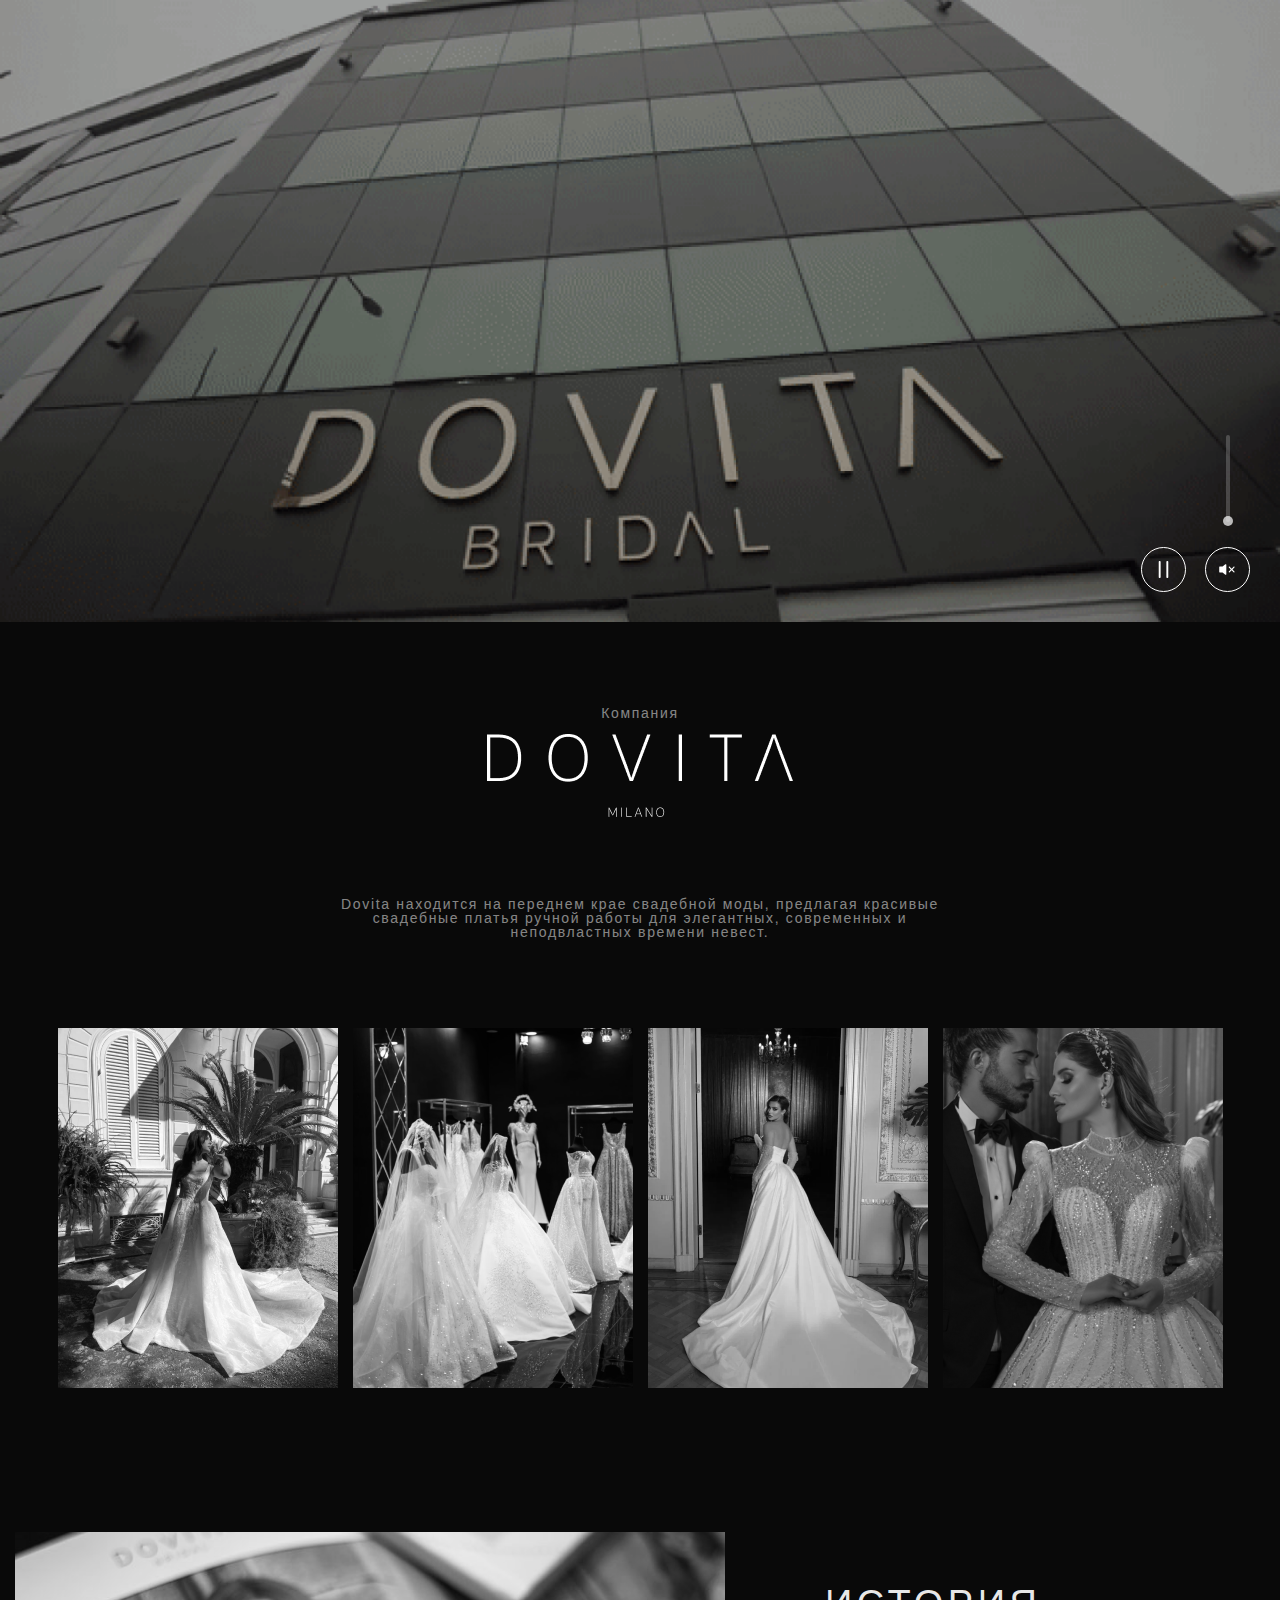
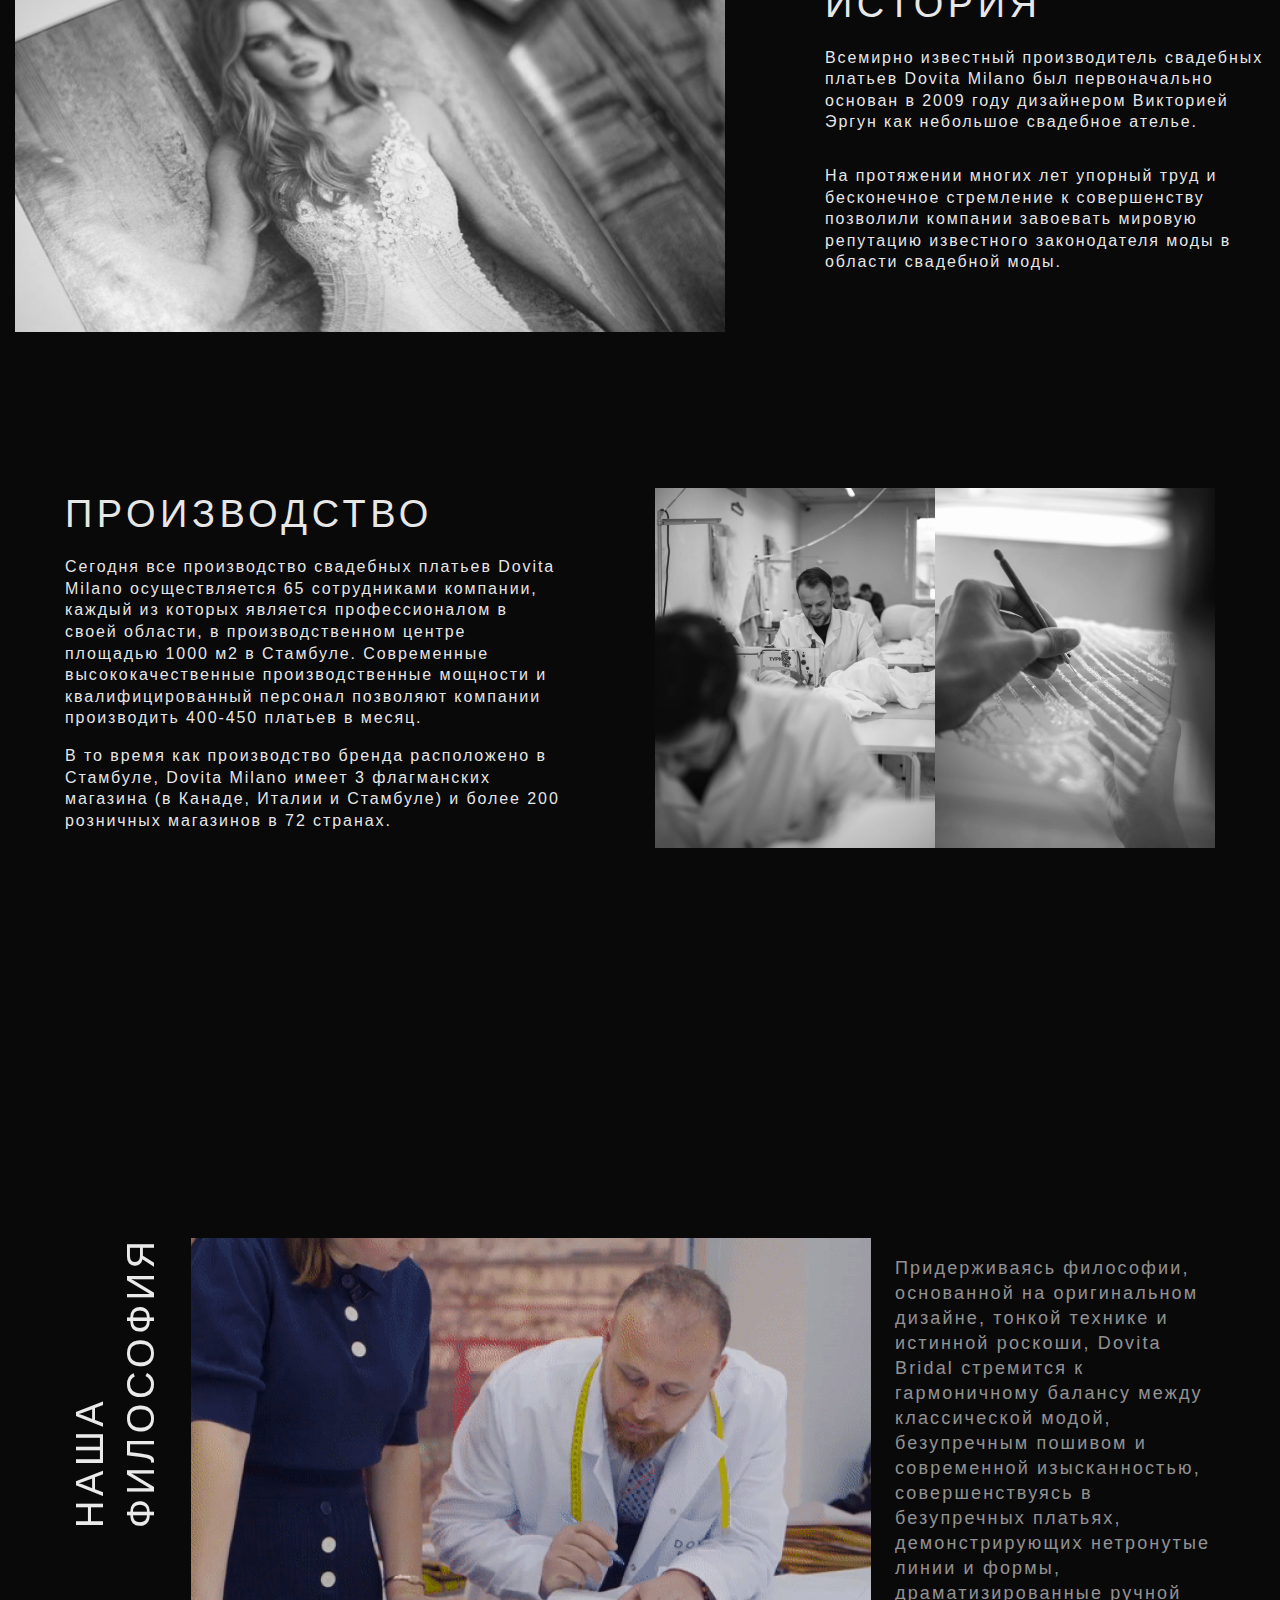
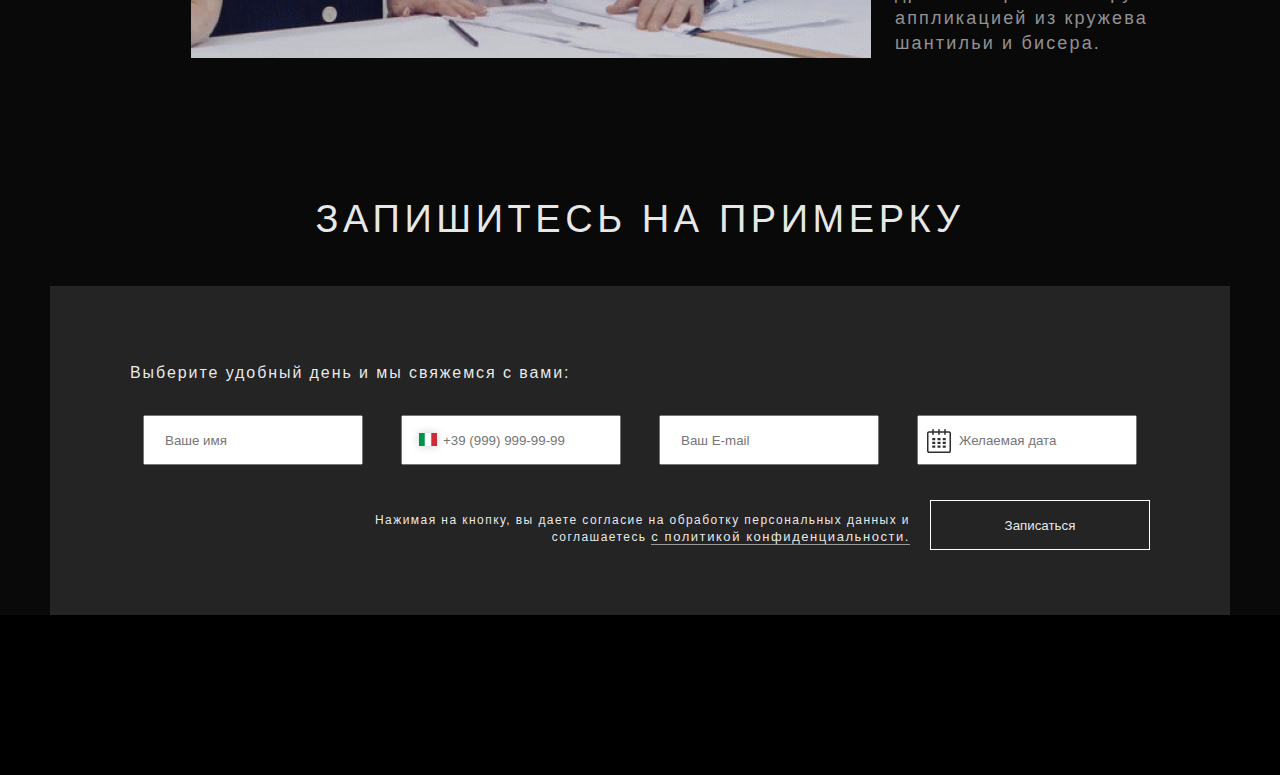
==== aboutBrend.html @ 60a3096f "Первый коммит" ====
<!DOCTYPE html>
<html lang="en">

<head>
    <meta charset="UTF-8">
    <meta http-equiv="X-UA-Compatible" content="IE=edge">
    <meta name="viewport" content="width=device-width, initial-scale=1.0">
    <link rel="stylesheet" href="css/style.css">
    <link rel="preconnect" href="https://fonts.googleapis.com">
    <link rel="preconnect" href="https://fonts.gstatic.com" crossorigin>
    <link href="https://fonts.googleapis.com/css2?family=Montserrat:wght@100&family=Supermercado+One&display=swap"
        rel="stylesheet">
    <link rel="preconnect" href="https://fonts.googleapis.com">
    <link rel="preconnect" href="https://fonts.gstatic.com" crossorigin>
    <link href="https://fonts.googleapis.com/css2?family=Montserrat:wght@100&family=Supermercado+One&display=swap"
        rel="stylesheet">
    <link rel="preconnect" href="https://fonts.googleapis.com">
    <link rel="preconnect" href="https://fonts.gstatic.com" crossorigin>
    <link href="https://fonts.googleapis.com/css2?family=Montserrat:wght@100&family=Supermercado+One&display=swap"
        rel="stylesheet">
    <link rel="preconnect" href="https://fonts.googleapis.com">
    <link rel="preconnect" href="https://fonts.gstatic.com" crossorigin>
    <link href="https://fonts.googleapis.com/css2?family=Montserrat:wght@100&family=Supermercado+One&display=swap"
        rel="stylesheet">
    <title>Document</title>

</head>

<body>
    <div class="container">
        <!-- <div class="headerTop">
            <div class="headerTopNav">
                <div>
                    <div class="eng"><a class="engA" href="">ENG</a></div>
                    <div class="ita"><a class="itaA" href="">ITA</a></div>
                </div>
                <div class="enroll">
                    <div><a class="enrollA" href="forma.html">записаться на примерку</a></div>
                </div>
            </div>
        </div>

        <div class="headerBottom">
            <div class="headerBottomInner">
                <div class="logo">
                    <a href="index.html"><img src="images//logo.svg" alt="img"></a>
                </div>
                <div class="navMenu">
                    <a class="nav" href="collectionHideFilter.html">Коллекции</a>
                    <a class="nav" href="">Свадебные платья</a>
                    <a class="nav" href="aboutBrend.html">О бренде</a>
                    <a class="nav" href="blog.html">Блог</a>
                    <a class="nav" href="trunkShow.html">Trunk show</a>
                    <a class="nav" href="shops.html">Магазины</a>
                    <a class="nav" href="contacts.html">Контакты</a>
                    <a class="nav icon" href=""><img src="images/image 2 (Traced).svg" alt="img"></a>
                    <a class="nav icon" href=""><img src="images/image 3 (Traced).svg"></a>
                    <a class="nav icon" href=""><img src="images/image 10 (Traced).svg" alt="img"></a>
                </div>
            </div>
        </div> -->

        <div class="inner">
            <video class="videoPoster" poster="images/Rectangle 183.png">
                <source src="" type='video/ogg; codecs="theora, vorbis"'>
                <source src="" type='video/mp4; codecs="avc1.42E01E, mp4a.40.2"'>
                <source src="" type='video/webm; codecs="vp8, vorbis"'>
                Тег video не поддерживается вашим браузером.
                <a href="">Скачайте видео</a>.
            </video>

            <div class="control">
                <div class="controlElips">
                    <img class="retangelEllips" src="images/Rectangle 180.svg" alt="img">
                    <img class="ellipse" src="images/Ellipse 7.svg" alt="img">
                </div>
                <div class="pause">
                    <img src="images/pause.svg" alt="img">
                    <img class="volume" src="images/volume.svg" alt="img">
                </div>
            </div>
        </div>

        <div>
            <p class="company">Компания</p>
            <div class="layer">
                <img src="images/Layer 1.png" alt="">
            </div>
            <div class="companiDiv">
                <p class="company">Dovita находится на переднем крае свадебной моды, предлагая красивые свадебные платья
                    ручной работы для элегантных, современных и неподвластных времени невест.</p>
            </div>
            <div class="companyImg">
                <div>
                    <img src="images/Rectangle 184.png" alt="img">
                </div>
                <div>
                    <img src="images/Rectangle 186.png" alt="img">
                </div>
                <div>
                    <img src="images/Rectangle 190.png" alt="img">
                </div>
                <div>
                    <img src="images/Rectangle 191.png" alt="img">
                </div>
            </div>
        </div>
        <div class="histori">
            <div>
                <img src="images/Rectangle 187.png" alt="img">
            </div>
            <div class="historiText">
                <h2>История</h2>
                <p>Всемирно известный производитель свадебных платьев Dovita Milano был первоначально основан в 2009
                    году дизайнером Викторией Эргун как небольшое свадебное ателье.</p>
                <p> На протяжении многих лет упорный труд и бесконечное стремление к совершенству позволили компании
                    завоевать мировую репутацию известного законодателя моды в области свадебной моды.</p>
            </div>
        </div>
        
        <div class="production">
            <div class="productionText">
                <h2>производство</h2>
                <p>Сегодня все производство свадебных платьев Dovita Milano осуществляется 65 сотрудниками компании,
                    каждый из которых является профессионалом в своей области, в производственном центре площадью 1000
                    м2 в Стамбуле. Современные высококачественные производственные мощности и квалифицированный персонал
                    позволяют компании производить 400-450 платьев в месяц.</p>

                <p> В то время как производство бренда расположено в Стамбуле, Dovita Milano имеет 3 флагманских
                    магазина (в Канаде, Италии и Стамбуле) и более 200 розничных магазинов в 72 странах.</p>
            </div>
            <div class="productionImg">
                <img src="images/Rectangle 192.png" alt="img">
                <img src="images/Rectangle 189.png" alt="img">
            </div>
        </div>


        <!--! <div class="designer">
            <div class="disigner1">
                <div class="designerImage">
                    <img width="100%" src="images/disainer.png" alt="img">
                </div>
                <div class="designerHeader">
                    <h2>Дизайнер коллекций</h2>
                </div>
                <div class="designerArrowLeft">
                    <img src="images/image 8 (Traced).svg" alt="img">
                </div>
                <div class="designerArrowRight">
                    <img src="images/image 8 (Traced).svg" alt="img">
                </div>
                <div class="designerInner">
                    <p>Мы знаем, что когда мы создаем платье, мы не просто создаем что-то для ношения. Мы создаем саму
                        магию.</p>
                </div>
                <div class="victoria">
                    <img src="images/Victoria.svg" alt="img">
                </div>
                <div class="designerInner1">
                    <p> По словам нашего всемирно известного свадебного дизайнера Виктории, наши платья поистине
                        волшебны. Ее удивительные дизайны воплотили в жизнь мечты миллионов невест по всему миру.</p>
                </div>
            </div>
        </div> -->


        <div class="philosopy">
            <div class="philosopyVertical">
                <h2>наша
                    философия</h2>
            </div>
            <div class="philosopyImg">
                <img src="images/Rectangle 188.png" alt="">
            </div>
            <div class="philosopyText">
                <p>Придерживаясь философии, основанной на оригинальном дизайне, тонкой технике и истинной роскоши,
                    Dovita Bridal стремится к гармоничному балансу между классической модой, безупречным пошивом и
                    современной изысканностью, совершенствуясь в безупречных платьях, демонстрирующих нетронутые линии и
                    формы, драматизированные ручной аппликацией из кружева шантильи и бисера.</p>
            </div>
        </div>

        <div class="signUp">
            <h2>ЗАПИШИТЕСЬ НА ПРИМЕРКУ</h2>
        </div>
        <div class="signUpForm">
            <div class="signUpBlok">
                <p>Выберите удобный день и мы свяжемся с вами:</p>
                <form action="">
                    <div class="signApFlex">
                        <input type="name" placeholder="Ваше имя">
                        <div class="inputFlagR">
                            <input type="" class='email' placeholder="+39 (999) 999-99-99">
                            <div class="inputFlagA">
                                <img src="images/Rectangle 169.svg" alt="">
                            </div>
                        </div>
                        <input type="email" placeholder="Ваш E-mail">
                        <div class="inputCalendarR">
                            <input type="text" class='text' placeholder="Желаемая дата">
                            <div class="inputCalendarA">
                                <img src="images/fontisto_date.svg" alt="">
                            </div>
                        </div>
                    </div>
                    <div class="signApFlexEnd">
                        <div class="politic">
                            <p>Нажимая на кнопку, вы даете согласие на обработку персональных данных и соглашаетесь <a
                                    href="">с политикой конфиденциальности.</a> </p>
                        </div>
                        <div class="button"><button>Записаться</button></div>
                    </div>
                </form>
            </div>
        </div>
<!-- 
        <div class="signUp">
            <h2>последние новости</h2>
        </div>
        <div class="news">
            <div class="newsblok">
                <a href="">
                    <div>
                        <img src="images/Rectangle172.png" alt="img">
                    </div>
                    <h2>Milano Fashion Week</h2>
                    <p>Milano Fashion Week Runway show of the latest Dovita Milano collections in the very heart of
                        Italian fashion September 23, 2022 18:00 Palazzo Serbelloni Milano +39 335...</p>
                    <p class="data">February 24, 2021</p>
                </a>
            </div>
            <div class="newsblok">
                <a href="">
                    <div>
                        <img src="images/Rectangle174.png" alt="img">
                    </div>
                    <h2>Dovita Milano Bridal Shows Spring 2022</h2>
                    <p>Dovita moves to Milan Breaking news! We are happy to announce one of Dovita's major plans for
                        this year! In...</p>
                    <p class="data">February 14, 2022</p>
                </a>
            </div>
            <div class="newsblok">
                <a href="">
                    <div>
                        <img src="images/Rectangle173.png" alt="img">
                    </div>
                    <h2>Mermaid wedding dresses by Dovita Milano</h2>
                    <p>Launching today, Dovita Bridal takes her brides on a journey to magical Tel Aviv where a storia
                        d’amor transpired. Emma Couture brings a vibrancy and poetic elegance unlike...</p>
                    <p class="data">September 15, 2020</p>
                </a>
            </div>
        </div>
        <div class="allCollections">
            <div class="allCollectionsBottom"><a href="">Больше новостей</a></div>
            <img src="images/Vector.svg" alt="img">
        </div>

        <div class="dovita">
            <div class="dovitaInner">
                <div class="dovitaText">
                    <div>
                        <h2>ПОДПИСЫВАЙТЕСЬ НА НАШ INSTAGRAM</h2>
                    </div>
                    <div class="dovitaTextP">
                        <p>@dovita</p>
                        <p>В нашем инстаграме вы можете найти больше фото, видео и новостей.</p>
                    </div>
                    <div class="dovitaTextA">
                        <a href="">Перейти в инстаграм</a>
                    </div>
                </div>
                <div class="dovitaimg">
                    <div>
                        <img src="images/Rectangle176.png" alt="img">
                    </div>
                    <div>
                        <img src="images/Rectangle175.png" alt="img">
                    </div>
                    <div>
                        <img src="images/Rectangle177.png" alt="img">
                    </div>
                    <div>
                        <img src="images/Rectangle178.png" alt="img">
                    </div>
                </div>
            </div>
        </div>

        <div class="footer">
            <div class="footerInner">
                <div class="footerInnerBlok1">
                    <h3>dovita</h3>
                    <a href="">О бренде</a>
                    <a href="">Блог</a>
                    <a href="">Аксессуары</a>
                    <a href="">Магазины</a>
                    <a href="">Контакты</a>
                </div>
                <div class="footerInnerBlok">
                    <h3>Коллекции</h3>
                    <a href="">Dovita premium</a>
                    <a href="">Dovita couture</a>
                    <a href="">Dovita in white</a>
                    <a href="">Dovita kids</a>
                </div>
                <div class="footerInnerBlok">
                    <h3>поддержка</h3>
                    <a href="">Вопрос ответ</a>
                    <a href="">Доставка и оплата</a>
                    <a href="">Стать партнёром</a>
                </div>
                <div class="footerInnerBlok4">
                    <h3>Подписка</h3>
                    <form action="">
                        <div class="footerFlex">
                            <div class="inputEmailR">
                                <input type="email" placeholder="E-mail">
                                <div class="inputEmailA">
                                    <img src="images/ic_baseline-email.svg" alt="">
                                </div>
                            </div>
                            <div class="footerButton"><button>Отправить</button></div>
                        </div>
                    </form>

                    <p class="reive">Получайте уведомления о новых товарах и скидках. </p>
                    <div class="socIcon">
                        <p>Следите за нами:</p>
                        <a href=""><img src="images/Vectorf.svg" alt="img"></a>
                        <a href=""><img src="images/Vectori.svg" alt="img"></a>
                        <a href=""><img src="images/Vectory.svg" alt="img"></a>
                        <a href=""><img src="images/Vectorp.svg" alt="img"></a>
                    </div>

                </div>

            </div>

        </div> -->

    </div>
</body>

</html>
---- css/style.css ----
body,
h2,
h4,
h3 {
  margin: 0;
}

body {
  background-color: #000;
}

*,
*:after,
*:before {
  box-sizing: border-box;
}

.navMenu {
  display: flex;
  align-items: center;
  padding-top: 18px;
}

video {
  width: 100%;
}

a {
  text-decoration: none;
  font-family: "Roboto", sans-serif;
  font-weight: 400;
  font-size: 13px;
  line-height: 135%;
  letter-spacing: 0.12em;
  color: rgba(255, 255, 255, 0.918);
}

input:focus {
  outline: none;
}

.container {
  max-width: 1440px;
  margin: 0 auto;
  background-color: #090909;
}

.headerTop {
  max-width: 1180px;
  height: 30px;
  margin: 0 auto;
}

.headerTopNav {
  display: flex;
  justify-content: space-between;
}

.headerTopNav div {
  display: flex;
}

.ita,
.eng {
  display: flex;
  height: 30px;
  width: 60px;
  align-items: center;
  justify-content: center;
  background-color: #ffffff;
  border-right: 1px solid #ffffff;
}

.headerTopNav div a {
  font-family: "Manrope", sans-serif;
  font-size: 14px;
  font-weight: 300;
  text-transform: uppercase;
}

.engA,
.enrollA {
  color: #242424;
  letter-spacing: 1.6px;
}

.ita {
  background-color: #242424;
}

.itaA {
  color: #ffffff;
  letter-spacing: 1.6px;
}

.enroll {
  align-items: center;
  justify-content: center;
  width: 280px;
  height: 30px;
  background-color: #ffffff;
  border: 1px solid #ffffff;
}

.headerBottom {
  width: 100%;
  height: 70px;
  background-color: #fafafa;
  box-shadow: 0px 4px 20px -10px rgb(0 0 0 / 25%);
}

.headerBottomInner {
  margin: 0 auto;
  max-width: 1180px;
  height: 100%;
  display: flex;
  justify-content: space-between;
  align-items: center;
  padding-bottom: 15px;
}

.nav {
  margin-left: 35px;
  font-size: Manrope;
  color: #242424;
  letter-spacing: 0.8px;
}

.logo {
  padding-top: 30px;
}

.inner {
  position: relative;
  object-fit: cover;
  width: 100%;
  max-width: 1440px;
  height: auto;
}

.videoPoster {
  max-width: 100%;
}

.innerText {
  max-width: 422px;
  position: absolute;
  bottom: 120px;
  left: 170px;
}

.innerText-wrap {
  display: none;
}

h3 {
  font-family: "Cormorant Garamond", sans-serif;
  text-transform: uppercase;
  font-size: 20px;
  font-weight: 400;
  letter-spacing: 0.12em;
  color: rgba(255, 255, 255, 0.815);
}

h2 {
  font-family: "Cormorant Garamond", sans-serif;
  text-transform: uppercase;
  font-size: 38px;
  font-weight: 400;
  line-height: 51.3px;
  letter-spacing: 0.12em;
  color: rgba(255, 255, 255, 0.918);
}

p {
  font-family: "Manrope", sans-serif;
  font-size: 16px;
  letter-spacing: 0.12em;
  font-weight: 300;
  line-height: 135%;
  letter-spacing: 0.12em;
  color: rgba(255, 255, 255, 0.918);
}

.known {
  width: 230px;
  border: 1px solid rgba(255, 255, 255, 0.918);
  padding: 10px;
  text-align: center;
}

.knownA {
  font-family: "Manrope", sans-serif;
  font-size: 13px;
  font-weight: 400;
  line-height: 135%;
  letter-spacing: 0.12em;
  color: rgba(255, 255, 255, 0.918);
}

.control {
  position: absolute;
  bottom: 30px;
  right: 30px;
}

.rectangle18 {
  width: 100%;
  max-width: 1440px;
}

.volume {
  margin-left: 15px;
}

.ellipse {
  position: absolute;
  bottom: 0px;
  left: 50%;
  transform: translateX(-50%);
}

.controlElips {
  position: absolute;
  bottom: 70px;
  right: 20px;
}

.slider {
  position: absolute;
  bottom: 40px;
  right: 50%;
  transform: translateX(50%);
}

.slaiderItem {
  margin-right: 8px;
}

.CollectionsDiv {
  width: 100%;
  height: 213px;
  text-align: center;
  background-color: #090909;
}

.Collections {
  padding-top: 140px;
}

.Collectionsiner {
  display: flex;
  justify-content: space-between;
  width: 100%;
  height: 400px;
  background-color: #242424;
  overflow-y: hidden;
  overflow-x: auto;
}

.Collectionsiner div h4 {
  font-family: "Manrope", sans-serif;
  font-size: 24px;
  writing-mode: vertical-rl;
  transform: rotate(-180deg);
  line-height: 24px;
  letter-spacing: 0.12em;
  text-transform: uppercase;
  font-weight: 300;
  color: rgba(255, 255, 255, 0.918);
}

.Collectionsiner div {
  display: flex;
  width: 200px;
  border: 1px solid #5f5f5f27;
  flex-shrink: 0;
}

.Collectionsinerright,
.Collectionsinerleft {
  width: 140px;
}

.Galaxy,
.italia,
.ootail {
  align-items: flex-start;
}

.italia,
.ootail {
  justify-content: flex-start;
}

.italia h4 {
  color: #242424 !important;
}

.allCollections {
  width: 100%;
  height: 150px;
  background-color: #090909;
}

.allCollections {
  display: flex;
  justify-content: flex-end;
  align-items: flex-start;
}

.allCollectionsBottom {
  width: 136px;
  height: 22px;
  margin-top: 30px;
}

.allCollections img {
  margin-top: 36px;
  margin-right: 130px;
}

.designer {
  position: relative;
  width: 100%;
  height: 540px;
  background-color: #181818;
}

.designer-wrap {
  display: flex;
  align-items: flex-start;
  justify-content: space-between;
  max-width: 1200px;
  margin: 0 auto;
  padding-top: 100px;
  padding: 120px 20px 0;
}

.designerImage {
  width: 480px;
  height: 600px;
}

.designer-inner {
  position: relative;
  display: flex;
  flex-direction: column;
  align-content: baseline;
  padding: 50px 25px 0;
}

.designerHeader {
  position: relative;
  left: -25px;
  max-width: 419px;
  margin-bottom: 60px;
}

.designerArrowLeft {
  position: absolute;
  left: -25px;
  bottom: 30px;
  opacity: 0.2;
}

.designerArrowRight {
  position: absolute;
  opacity: 0.2;
  right: -25px;
  bottom: -40px;
  transform: rotate(-180deg);
}

.designerInner {
  position: relative;
  max-width: 450px;
  height: 72px;
  margin-bottom: 70px;
}

.designerInner p {
  text-align: center;
}

.victoria {
  align-self: flex-end;
  margin-bottom: 130px;
}

.designerBottom {
  max-width: 280px;
  padding: 16px 45px;
  border: 1px solid #ffffffe7;
  text-align: center;
}

.newCollection {
  margin: auto;
  margin-top: 280px;
  max-width: 1180px;
  display: flex;
  justify-content: space-between;
  align-items: center;
}

.newCollection p:first-child {
  width: 500px;
  margin-top: 41px;
}

.newCollection p:nth-child(4) {
  width: 500px;
  margin-top: 30px;
}

.newCollection2 {
  margin: auto;
  margin-top: 30px;
  max-width: 1180px;
  display: flex;
  justify-content: space-between;
}

.newCollection3 {
  display: flex;
  justify-content: space-between;
  flex-wrap: wrap;
  margin-left: 20px;
}

.weddingDressA {
  margin: 0 auto;
  width: 570px;
  display: flex;
  justify-content: space-between;
  align-items: center;
}

.weddingDressA2 {
  margin: 0 auto;
  width: 270px;
  display: flex;
  justify-content: space-between;
  align-items: center;
}

.weddingDressBottom {
  width: 281px;
  height: 60px;
  border: 1px solid #ffffffe7;
  text-align: center;
  padding-top: 18px;
  margin: auto;
  margin-top: 112px;
  margin-bottom: 120px;
}

.signUp {
  text-align: center;
  margin-top: 120px;
  margin-bottom: 40px;
}

.button {
  width: 220px;
  height: 50px;
  background-color: none;
  border: 1px solid #ffffff;
  text-align: center;
  padding: 15px;
}

button {
  background: none;
  border: none;
  outline: inherit;
  padding: 0;
  color: rgba(255, 255, 255, 0.918);
}

.politic {
  width: 560px;
  height: 50px;
}

.politic p {
  font-size: 12px;
  margin-right: 20px;
  text-align: right;
}

.politic a {
  border-bottom: 1px solid #ffffff8a;
}

.signUpBlok {
  max-width: 1180px;
  padding: 80px;
  padding-top: 60px;
  padding-bottom: 65px;
}

.signUpForm {
  max-width: 1180px;
  min-height: 306px;
  background-color: #242424;
  margin: 0 auto;
}

.signApFlex {
  margin-top: 32px;
  margin-bottom: 35px;
  display: flex;
  justify-content: space-evenly;
  flex-wrap: wrap;
  gap: 25px;
}

.signApFlex input {
  text-align: start;
  padding-left: 20px;
}

.signApFlexEnd {
  display: flex;
  justify-content: flex-end;
}

input {
  text-align: center;
  width: 220px;
  height: 50px;
}

input:nth-child(2) {
  width: 300px;
}

.news {
  margin: 0 auto;
  max-width: 1180px;
  display: flex;
  flex-wrap: wrap;
  justify-content: space-between;
}

.newsblok {
  width: 380px;
}

.news h2 {
  margin-top: 18px;
  margin-bottom: 12px;
  font-size: 20px;
  line-height: normal;
}

.news p {
  font-size: 14px;
  color: #ffffff63;
}

.data {
  margin-top: 28px;
  font-size: 12px;
}

.dovita {
  width: 100%;
  height: 550px;
  background-color: #181818;
}

.dovitaInner {
  max-width: 1180px;
  margin: 0 auto;
  padding-top: 60px;
  margin-bottom: 77px;
}

.dovitaText {
  display: flex;
  justify-content: space-between;
  align-items: flex-end;
}

.dovitaText h2 {
  width: 400px;
  font-size: 32px;
}

.dovitaTextP {
  width: 275px;
}

.dovitaTextP p:first-child {
  font-size: 24px;
}

.dovitaTextP p:nth-child(2) {
  font-size: 12px;
}

.dovitaTextA {
  width: 220px;
  height: 50px;
  border: 1px solid #ffffffe7;
  text-align: center;
  padding-top: 12px;
}

.dovitaimg {
  display: flex;
  justify-content: space-between;
  margin-top: 40px;
}

.footer {
  width: 100%;
  height: 390px;
  background-color: #242424;
}

.footerInner {
  max-width: 1180px;
  margin: 0 auto;
  display: flex;
  justify-content: space-between;
  align-items: flex-start;
  padding-top: 60px;
  padding-bottom: 70px;
}

.footerInnerBlok {
  padding-left: 40px;
  width: 290px;
  height: 260px;
  padding-top: 50px;
  border-right: 1px solid #ffffff28;
}

.footerInnerBlok1 {
  width: 290px;
  height: 260px;
  padding-top: 50px;
  border-right: 1px solid #ffffff28;
}

.footerInnerBlok4 {
  padding-left: 40px;
  padding-top: 50px;
}

.footerInnerBlok4 p {
  font-size: 14px;
}

.footerInner h3 {
  margin-bottom: 20px;
}

.footerInner a {
  display: block;
  color: #ffffff59;
  font-size: 13px;
  margin-top: 10px;
}

.footerFlex {
  display: flex;
  justify-content: space-between;
}

.footerButton {
  width: 140px;
  height: 50px;
  border: 1px solid #ffffffe7;
  text-align: center;
  padding-top: 12px;
}

.socIcon {
  display: flex;
  width: 295px;
  justify-content: space-between;
  align-items: center;
}

.reive {
  color: #ffffffbb;
}

.socIcon p {
  color: #ffffff86;
}

.DovitaPremium {
  margin-top: 40px;
  margin-bottom: 45px;
  margin-left: 130px;
  display: flex;
  justify-content: space-between;
  align-items: center;
  width: 330px;
}

.DovitaPremium a {
  font-size: 12px;
  text-align: center;
}

.DovitaPremiumImg p {
  text-align: center;
}

.DovitaPremium img {
  height: 10px;
  width: 6px;
  opacity: 0.6;
}

.DovitaPremium a:first-child {
  opacity: 0.6;
}

.DovitaPremium a:nth-child(3) {
  opacity: 0.6;
}

.DovitaPremiumImg {
  display: flex;
  justify-content: space-between;
  max-width: 1180px;
  height: 247px;
  margin: 0 auto;
  border-bottom: 1px solid #ffffff62;
}

.DovitaPremiumImgActive {
  border: 1px solid #ffffffa4;
  padding: 5px;
  padding-bottom: 0;
}

.hideFilter {
  max-width: 1180px;
  height: 80px;
  margin: 0 auto;
  display: flex;
  justify-content: space-between;
  align-items: center;
  border-bottom: 1px solid #ffffff62;
}

.hideFilterLeft {
  width: 184px;
  display: flex;
  justify-content: space-between;
  align-items: center;
}

.hideFilterRight {
  width: 150px;
  display: flex;
  justify-content: space-between;
  align-items: center;
}

.hideFilterRight img:nth-child(2) {
  transform: rotate(90deg);
  margin-right: 25px;
}

.filterInner {
  max-width: 1180px;
  margin: 0 auto;
  display: flex;
  justify-content: space-between;
  margin-top: 20px;
}

.filterInnerRight {
  width: 880px;
  display: flex;
  justify-content: space-between;
  flex-wrap: wrap;
}

.filterInnerImage {
  position: relative;
}

.elipseHeart {
  position: absolute;
  top: 18px;
  right: 18px;
}

.weddingDress {
  display: flex;
  justify-content: space-between;
  width: 280px;
  padding-left: 5px;
  padding-right: 5px;
  margin-top: 12px;
  margin-bottom: 40px;
}

.weddingDress img {
  width: 8px;
  height: 14px;
}

.filterInnerRight h2 {
  margin: 0 auto;
  margin-top: 80px;
  margin-bottom: 23px;
}

.filterInnerRight p {
  width: 772px;
  text-align: center;
}

.signUpForm {
  margin-bottom: 160px;
}

.DovitaPremiumHide {
  margin-top: 40px;
  margin-bottom: 40px;
  margin-left: 130px;
}

.DavitaPremiumA {
  opacity: 0.6;
}

.filterInnerImgCenter {
  max-width: 1180px;
  display: flex;
  justify-content: space-between;
  flex-wrap: wrap;
}

.filterInnerImgCenter p {
  width: 772px;
  text-align: center;
  margin: 0 auto;
}

.filterInnerImgCenter h2 {
  margin: 0 auto;
  margin-top: 80px;
  margin-bottom: 23px;
}

.cardProductContainer {
  max-width: 1180px;
  margin: 0 auto;
  margin-top: 40px;
  display: flex;
  flex-direction: row;
  flex-wrap: wrap;
  justify-content: space-between;
}

.cardProductLeft {
  width: 100px;
  height: 578px;
  display: flex;
  flex-direction: column;
  justify-content: space-between;
  align-items: center;
}

.cardProductLeft div {
  margin-bottom: 40px;
}

.cardProductLeftArrow {
  margin-bottom: 28px;
  color: #000000;
}

.cardProductLeftVideo {
  position: relative;
  margin-bottom: 28px;
}

.cardProductLeftImg {
  position: absolute;
  bottom: 35px;
  left: 35px;
}

.cardProductLeftArrowBottom {
  color: #000000;
  transform: rotate(180deg);
}

.cardProductCenter {
  max-width: 450px;
}

.cardProductRight {
  max-width: 519px;
}

.cardProductRight h2 {
  max-width: 380px;
  font-size: 32px;
  font-weight: 400px;
  margin-bottom: 12px;
}

.cardProductRight h3 {
  margin-bottom: 14px;
}

.size {
  color: #ffffff67;
  margin-top: 30px;
  margin-bottom: 10px;
}

.size1 {
  font-size: 20px;
  line-height: 135%;
  letter-spacing: 0.12em;
  font-weight: 300;
  margin-left: 18px;
}

.size2 {
  border-bottom: 1px solid #ffffff73;
}

.sizeA {
  width: 241px;
  height: 60px;
  border: 1px solid #ffffffcc;
  text-align: center;
  padding-top: 18px;
  color: #ffffffe0;
  margin-top: 34px;
  margin-bottom: 10px;
  margin-right: 30px;
}

.sizeFlex {
  display: flex;
  flex-direction: row;
  align-items: center;
}

.sizeFlex img {
  margin-right: 12px;
}

.addFlex {
  display: flex;
  align-items: center;
}

.Characteristics {
  font-size: 18px;
  border-bottom: 1px solid #ffffffcc;
}

.CharacteristicsDiv {
  margin-top: 15px;
}

.olsoSall {
  margin-top: 120px;
  margin-bottom: 34px;
  text-align: center;
}

.olsoSallFlex {
  display: flex;
  flex-direction: row;
  justify-content: space-between;
  flex-wrap: wrap;
  max-width: 1180px;
  margin: 0 auto;
}

.olsoSallFlexA {
  display: flex;
  justify-content: space-between;
  width: 380px;
  padding-left: 5px;
  padding-right: 5px;
  margin-top: 12px;
  margin-bottom: 40px;
}

.olsoSallFlexA img {
  width: 8px;
  height: 14px;
}

.filterInnerCard {
  max-width: 1180px;
  margin: 0 auto;
  display: flex;
  justify-content: space-between;
  flex-wrap: wrap;
}

.sideBareBack {
  position: relative;
  opacity: 0.2;
}

.sideBar {
  position: absolute;
  width: 528px;
  height: 1322px;
  background-color: #181818;
  top: 0;
  right: 231px;
}

.sideBarCross {
  padding: 34px;
  display: flex;
  justify-content: flex-end;
}

.sideBaInnerA {
  padding-left: 40px;
  padding-bottom: 23px;
  border-bottom: 1px solid#ffffff71;
}

.sideBaInnerA a {
  margin-right: 20px;
  color: #ffffff8f;
  font-size: 12px;
}

.sideBaInnerInfo {
  display: flex;
  flex-direction: row;
  justify-content: space-between;
  flex-wrap: nowrap;
  width: 260px;
  margin-left: 40px;
}

.sideBaInnerInfop1 {
  font-family: "Manrope", sans-serif;
  font-size: 12px;
  line-height: 16px;
  font-weight: 300;
  color: #ffffffab;
}

.sideBaInnerInfop2 {
  font-family: "Manrope", sans-serif;
  font-size: 14px;
  line-height: 14px;
  font-weight: 400;
  color: #ffffffab;
}

.company {
  font-family: "Manrope", sans-serif;
  margin-top: 80px;
  text-align: center;
  font-size: 14px;
  line-height: 14px;
  font-weight: 400;
  color: #ffffff85;
}

.layer {
  padding: 0 15px;
  width: 100%;
  display: flex;
  justify-content: center;
  margin-bottom: 28px;
}

.layer img {
  max-width: 100%;
}

.companiDiv {
  max-width: 668px;
  margin: 0 auto;
  padding: 0 15px;
}

.companyImg {
  max-width: 1180px;
  display: flex;
  flex-direction: row;
  align-items: center;
  justify-content: center;
  gap: 15px;
  flex-wrap: wrap;
  margin: 0 auto;
  margin-top: 89px;
}

.histori {
  padding: 0 15px;
  width: 100%;
  margin-top: 140px;
  display: flex;
  align-items: center;
  justify-content: center;
}

.histori img {
  max-width: 710px;
  height: auto;
  margin-right: 100px;
}

@media (max-width: 1270px) {
  .histori {
    flex-direction: column;
  }

  .histori img {
    margin-right: 0;
    margin-bottom: 25px;
  }

  .historiText {
    text-align: center;
  }

  .historiText h2 {
    font-size: 31px;
  }

  .historiText p {
    font-size: 13px;
  }
}

@media (max-width: 768px) {
  .histori img {
    max-width: 500px;
  }
}

@media (max-width: 576px) {
  .histori img {
    max-width: 310px;
  }
}

.historiText {
  display: flex;
  flex-direction: column;
  justify-content: center;
  max-width: 461px;
}

.historiText h2 {
  margin-bottom: 0px;
}

.production {
  padding: 0 15px;
  max-width: 1180px;
  margin: 0 auto;
  margin-top: 152px;
  margin-bottom: 160px;
  display: flex;
  justify-content: space-between;
  align-items: center;
}

@media (max-width: 1270px) {
  .production {
    margin-top: 60px;
    margin-bottom: 0px;
  }
}

.productionText {
  max-width: 500px;
}

@media (max-width: 1270px) {
  .productionText {
    text-align: center;
  }

  .productionText h2 {
    font-size: 31px;
  }

  .productionText p {
    font-size: 13px;
  }
}

.productionImg {
  max-width: 580px;
  display: flex;
  justify-content: space-between;
  align-items: center;
}

.productionImg img {
  max-width: 280px;
  height: auto;
}

@media (max-width: 1270px) {
  .production {
    flex-direction: column;
  }

  .productionText {
    margin-bottom: 25px;
  }
}

@media (max-width: 768px) {
  .productionImg {
    flex-direction: column;
    gap: 20px;
  }
}

.designerInner1 {
  position: absolute;
  width: 450px;
  height: 72px;
  top: 479px;
  right: 190px;
}

.disigner1 {
  height: 780px;
  background-color: #181818;
}

.philosopy {
  padding: 0 15px;
  max-width: 1180px;
  margin: 0 auto;
  margin-top: 390px;
  display: flex;
  justify-content: space-between;
}

.philosopyImg {
  max-width: 680px;
}

.philosopyImg img {
  max-width: 100%;
}

.philosopyVertical {
  height: 130px;
  writing-mode: vertical-rl;
  transform: rotate(-180deg);
  margin-top: 160px;
}

.philosopyText {
  max-width: 320px;
}

.philosopyText p {
  font-weight: 300;
  font-size: 18px;
  line-height: 25px;
  color: #ffffff8f;
}

@media (max-width: 1270px) {
  .philosopy {
    margin-top: 0;
    flex-direction: column;
    align-items: center;
  }

  .philosopyVertical {
    margin-top: 70px;
    writing-mode: horizontal-tb;
    transform: rotate(0);
  }

  .philosopyImg {
    max-width: 500px;
  }

  .philosopyText {
    max-width: 680px;
    text-align: center;
  }

  .philosopy h2 {
    font-size: 31px;
    text-align: center;
  }

  .philosopyText p {
    font-size: 13px;
  }
}

@media (max-width: 576px) {
  .philosopyImg {
    max-width: 310px;
  }
}

.shopsLink {
  margin-right: 10px;
  color: #ffffffb0;
}

.shopsLink1 {
  color: #ffffff;
}

.shopTitle {
  margin: 0 auto;
  width: 1180px;
  text-align: center;
}

.shopInner {
  width: 1180px;
  margin-top: 35px;
  display: flex;
  justify-content: space-between;
}

select {
  margin-bottom: 60px;
  color: #ffffff;
  width: 200px;
  font-size: 17px;
  font-size: 16px;
  border: 1px solid rgb(8, 8, 8);
  border-bottom: 1px solid #ccc;
  height: 25px;
  -webkit-appearance: none;
  -moz-appearance: none;
  appearance: none;
  background: url(http://tuckeralbin.com/wp-content/uploads/intense-cache/icons/plugin/font-awesome/angle-double-down.svg);
  background-repeat: no-repeat;
}

select:focus {
  outline: none;
}

select::-ms-expand {
  display: none;
}

.GreeceRelativ {
  position: relative;
  width: 200px;
  height: 25px;
}

.GreecePosishon {
  transform: rotate(90deg);
  position: absolute;
  bottom: 5px;
  right: 7px;
}

.GreeceFlex {
  width: 440px;
  display: flex;
  justify-content: space-between;
  margin-bottom: 61px;
}

.shopAddress {
  width: 440px;
  text-align: left;
  border-bottom: 0.5px solid #ffffff93;
}

.athens {
  font-weight: 400;
  font-size: 18px;
  line-height: 135%;
}

.Leoforos {
  font-size: 16px;
  font-weight: 300;
  color: #cecece;
}

.geo {
  margin-top: 14px;
  margin-bottom: 40px;
}

.geo span {
  font-family: "Manrope", sans-serif;
  font-weight: 300;
  font-size: 16px;
  line-height: 135%;
  letter-spacing: 0.12em;
  color: #ffffff;
  margin-left: 8px;
  margin-right: 28px;
}

.geo a {
  font-weight: 300;
  font-size: 16px;
  line-height: 135%;
  border-bottom: 1px solid #ffffffde;
  margin-left: 30px;
}

.shopAddress1 {
  border-bottom: none;
}

.Spring2022 {
  width: 1180px;
  display: flex;
  justify-content: space-between;
  margin: 0 auto;
  margin-top: 10px;
}

h6 {
  margin-top: 10px;
  margin-bottom: 10px;
  font-family: "Manrope", sans-serif;
  letter-spacing: 0.12em;
  color: #ffffffb6;
  font-weight: 300;
  font-size: 16px;
  line-height: 135%;
}

.Spring2022Text {
  width: 460px;
}

.Spring2022Text h2 {
  font-size: 32px;
  letter-spacing: 0.12em;
}

.Spring2022T p {
  font-size: 20px;
  color: #ffffffb9;
}

.MermaidFlex {
  width: 1180px;
  display: flex;
  justify-content: space-between;
  margin: 0 auto;
}

.Mermaid {
  width: 380px;
}

.Mermaid h3 {
  font-size: 16px;
  line-height: 1.6;
}

.Mermaid h6 {
  font-size: 12px;
  line-height: 1.6;
}

.Mermaid p {
  font-size: 14px;
  line-height: 1.6;
  color: #ffffffbd;
}

.MilanoBridal {
  max-width: 980px;
  margin: 0 auto;
  margin-bottom: 150px;
}

.MilanoBridalFlex {
  display: flex;
  justify-content: space-between;
}

.MilanoBridal h2 {
  font-size: 32px;
  line-height: 1.6;
  margin-bottom: 30px;
}

.bigP {
  font-size: 20px;
}

.Trunk {
  width: 1180px;
  margin: 0 auto;
  margin-top: 28px;
}

.TrunkFlex {
  margin-top: 30px;
  display: flex;
  justify-content: space-between;
}

.trunkButtom {
  height: 14px;
  width: 270px;
  display: flex;
  justify-content: space-between;
}

.trunkButtom p {
  font-size: 13px;
  line-height: 1.6;
  margin: 0;
}

.Trunk2flex {
  width: 1180px;
  display: flex;
  justify-content: flex-start;
  margin: 0 auto;
  margin-top: 28px;
  margin-bottom: 40px;
}

.trunkText {
  background-color: #fafafa;
  width: 590px;
  height: 300px;
  padding-left: 40px;
}

.trunkText1 {
  width: 270px;
  font-weight: 400;
  font-size: 32px;
  line-height: 1.2;
  letter-spacing: 0.12em;
  color: #000000;
}

.trunkText2 {
  font-weight: 400;
  font-size: 16px;
  display: flex;
  align-items: center;
  letter-spacing: 0.12em;
  color: #000000;
}

.trunkText a {
  font-weight: 300;
  font-size: 14px;
  line-height: 14px;
  letter-spacing: 0.12em;
  color: #000000;
  margin-top: 5px;
}

.trunkText img {
  margin-bottom: -7px;
  margin-right: 10px;
  margin-top: 14px;
}

.trunkTextBlok {
  width: 1180px;
  margin: 0 auto;
  margin-bottom: 40px;
}

.imageBlokTrunk {
  width: 1180px;
  margin: 0 auto;
  display: flex;
  justify-content: space-between;
  margin-bottom: 60px;
}

.regForma {
  width: 1180px;
  margin: 0 auto;
  display: flex;
  justify-content: space-between;
}

.regFormaDiv {
  width: 310px;
}

.regForma p {
  width: 350px;
}

.trunkInput {
  width: 300px;
  margin-bottom: 35px;
}

.buttonTrunk {
  width: 220px;
  height: 50px;
  background-color: #ffffff;
  border: 1px solid #ffffff;
  text-align: center;
  padding: 15px;
  margin-bottom: 30px;
}

.buttonTrunk button {
  color: #242424;
}

.question {
  width: 1180px;
  margin: 0 auto;
  margin-top: 28px;
}

.questionText {
  width: 500px;
  margin: 0 auto;
}

.questionSearch {
  width: 460px;
  height: 45px;
  margin-top: 47px;
  border-bottom: 1px solid #ffffffde;
}

.questionFlex {
  display: flex;
  justify-content: space-between;
  margin-top: 46px;
}

.questionLink {
  width: 280px;
  height: 60px;
  margin-bottom: 20px;
  text-align: center;
  padding-top: 20px;
  border: 1px solid #ffffffde;
}

.questionLink a {
  letter-spacing: 3px;
  font-size: 16px;
  font-weight: 300;
}

.questionLinkActiv {
  background-color: #fafafade;
}

.questionLinkActiv a {
  color: #242424;
}

.questionColapse {
  padding-right: 10px;
  width: 840px;
  height: 60px;
  display: flex;
  justify-content: space-between;
  align-items: center;
  border-bottom: 1px solid #ffffffde;
}

.questionColapseActiv {
  border-top: 1px solid #ffffffde;
  border-bottom: none;
}

.questionColapseOpen {
  width: 700px;
  margin-left: 80px;
}

.questionColapse img {
  transform: rotate(-270deg);
  width: 11.2px;
  height: 19.6px;
  color: #ffffff;
}

.questionColapseActiv img {
  transform: rotate(-90deg);
}

.questionColapse p,
.questionColapseOpen p {
  font-weight: 400;
  font-size: 20px;
}

.contacts {
  width: 1180px;
  margin: 0 auto;
}

.contactsTop {
  margin-top: 100px;
  display: flex;
  justify-content: space-between;
}

.contactAs {
  border-right: 0.5px solid #ffffff3b;
  padding-right: 100px;
  width: 580px;
}

.contactFlex {
  margin-top: 30px;
  display: flex;
  justify-content: space-between;
}

.contactTel {
  margin-top: 30px;
}

.contactTelimg {
  position: relative;
}

.contactTel input {
  width: 480px;
  text-align: start;
  padding-left: 70px;
}

.contactImg {
  position: absolute;
  top: 11px;
  left: 8px;
}

textarea {
  width: 480px;
  height: 260px;
  margin-top: 30px;
  margin-bottom: 30px;
  font-size: 14px;
  padding: 20px;
}

.centralOfficeImg {
  margin-top: 30px;
  margin-bottom: 30px;
}

.centralOfficeContactsFlex {
  display: flex;
  justify-content: flex-start;
  align-items: center;
}

.centralOffice1 {
  width: 190px;
  padding-right: 30px;
}

.centralOffice1 p {
  font-weight: 500;
  line-height: normal;
}

.centralOffice2 {
  width: 280px;
}

.centralOffice2 p {
  font-weight: 300;
  font-size: 15px;
  line-height: normal;
}

.centralOffice2 > .socIcon {
  width: 200px;
}

.flagmansk {
  text-align: center;
  margin-top: 120px;
  margin-bottom: 30px;
}

.flagmanskFlex {
  width: 1180px;
  display: flex;
  justify-content: space-between;
}

.flagmanskFlex2 {
  width: 400px;
  border-right: 0.5px solid #ffffff3b;
  border-left: 0.5px solid #ffffff3b;
  padding-left: 40px;
}

.flagmanskFlexContact {
  margin-top: 40px;
}

.flagmanskFlexContact1 {
  width: 120px;
}

.flagmanskFlexContact3 {
  padding-left: 40px;
}

.inputFlagR {
  width: 220px;
  height: 50px;
  position: relative;
}

.inputFlagA {
  position: absolute;
  top: 10px;
  left: 10px;
}

.inputFlagR > input {
  padding-left: 40px;
}

.inputCalendarR {
  width: 220px;
  height: 50px;
  position: relative;
}

.inputCalendarA {
  position: absolute;
  top: 14px;
  left: 10px;
}

.inputCalendarR > input {
  padding-left: 40px;
}

.inputEmailR {
  position: relative;
}

.inputEmailA {
  position: absolute;
  top: 13px;
  left: 10px;
}

.inputEmailR > input {
  text-align: start;
  padding-left: 50px;
}

.galaxyCollection {
  width: 150px;
  border: 1px solid #ffffffbb;
  border-radius: 30px;
  padding-left: 10px;
  padding-right: 10px;
  margin-top: 10px;
}

.span {
  font-size: 14px;
  line-height: 135%;
  color: #ffffff93;
  font-weight: 400;
  font-style: normal;
  margin-right: 10px;
}

.galaxyCollection img {
  height: 9.8px;
  width: 9.8px;
}

.galaxyCollectionFlex {
  display: flex;
}

.Square {
  width: 100px;
  margin-right: 10px;
  margin-bottom: 15px;
}

.clear {
  font-size: 12px;
  text-decoration-line: underline;
  font-style: normal;
  font-weight: 400;
  line-height: 16px;
  letter-spacing: 0.12em;
}

.colectionFlex {
  margin-top: 20px;
  width: 280px;
  display: flex;
  justify-content: space-between;
  align-items: center;
  border-top: 1px solid #ffffffa1;
}

.colectionFlex img {
  width: 10px;
  height: 12px;
  transform: rotate(-90deg);
}

.sqr {
  width: 16px;
  height: 16px;
  border: 1px solid #ffffffa1;
  padding: 1.5px;
  padding-left: 2px;
  padding-top: 2px;
  background-color: #090909;
  margin-right: 15px;
}

.sqrSelect {
  width: 10px;
  height: 10px;
  background-color: #fafafa;
}

.filter {
  width: 200px;
  display: flex;
  justify-content: flex-start;
  align-items: center;
}

.filter p {
  line-height: normal;
  font-size: 14px;
}

.dress {
  display: flex;
  justify-content: flex-start;
  flex-wrap: wrap;
  width: 280px;
}

.dressDiv {
  width: 90px;
}

.dressDiv p {
  align-items: center;
  font-size: 12px;
}

.colectionFlexRotate img {
  transform: rotate(-270deg);
}

.form {
  width: 1180px;
  margin: auto;
  margin-top: 200px;
}

.galaxy {
  width: 1180px;
  margin: auto;
  margin-top: 150px;
}

.black h4 {
  color: #090909 !important;
}

.trunkInput1 {
  width: 380px !important;
  height: 50px;
}

@media screen and (max-width: 1024px) {
  .innerText {
    left: 30px;
  }

  .designer-wrap {
    flex-direction: column;
    align-items: center;
  }

  .victoria {
    margin-bottom: 60px;
  }

  .designerBottom {
    margin: 0 auto;
  }
}

@media screen and (max-width: 768px) {
  h2 {
    font-size: 30px;
  }

  .innerText {
    display: none;
  }

  .control {
    display: none;
  }

  .slider {
    bottom: 20px;
  }

  .innerText-wrap {
    display: flex;
    flex-direction: column;
    align-items: center;
    padding: 30px 20px;
    text-align: center;
  }

  .known {
    width: 190px;
    padding: 8px;
  }

  .allCollections img {
    margin-right: 35px;
  }

  .designerImage {
    max-width: 400px;
    height: auto;
  }
}

@media screen and (max-width: 425px) {
  h2 {
    font-size: 24px;
    line-height: 30px;
  }

  .innerText-wrap {
    padding: 40px 20px;
  }

  .innerText-wrap p {
    font-size: 14px;
  }

  .innerText-wrap a {
    font-size: 13px;
  }

  .designer-wrap {
    padding: 120px 10px 0;
  }

  .designerImage {
    max-width: 300px;
  }
}
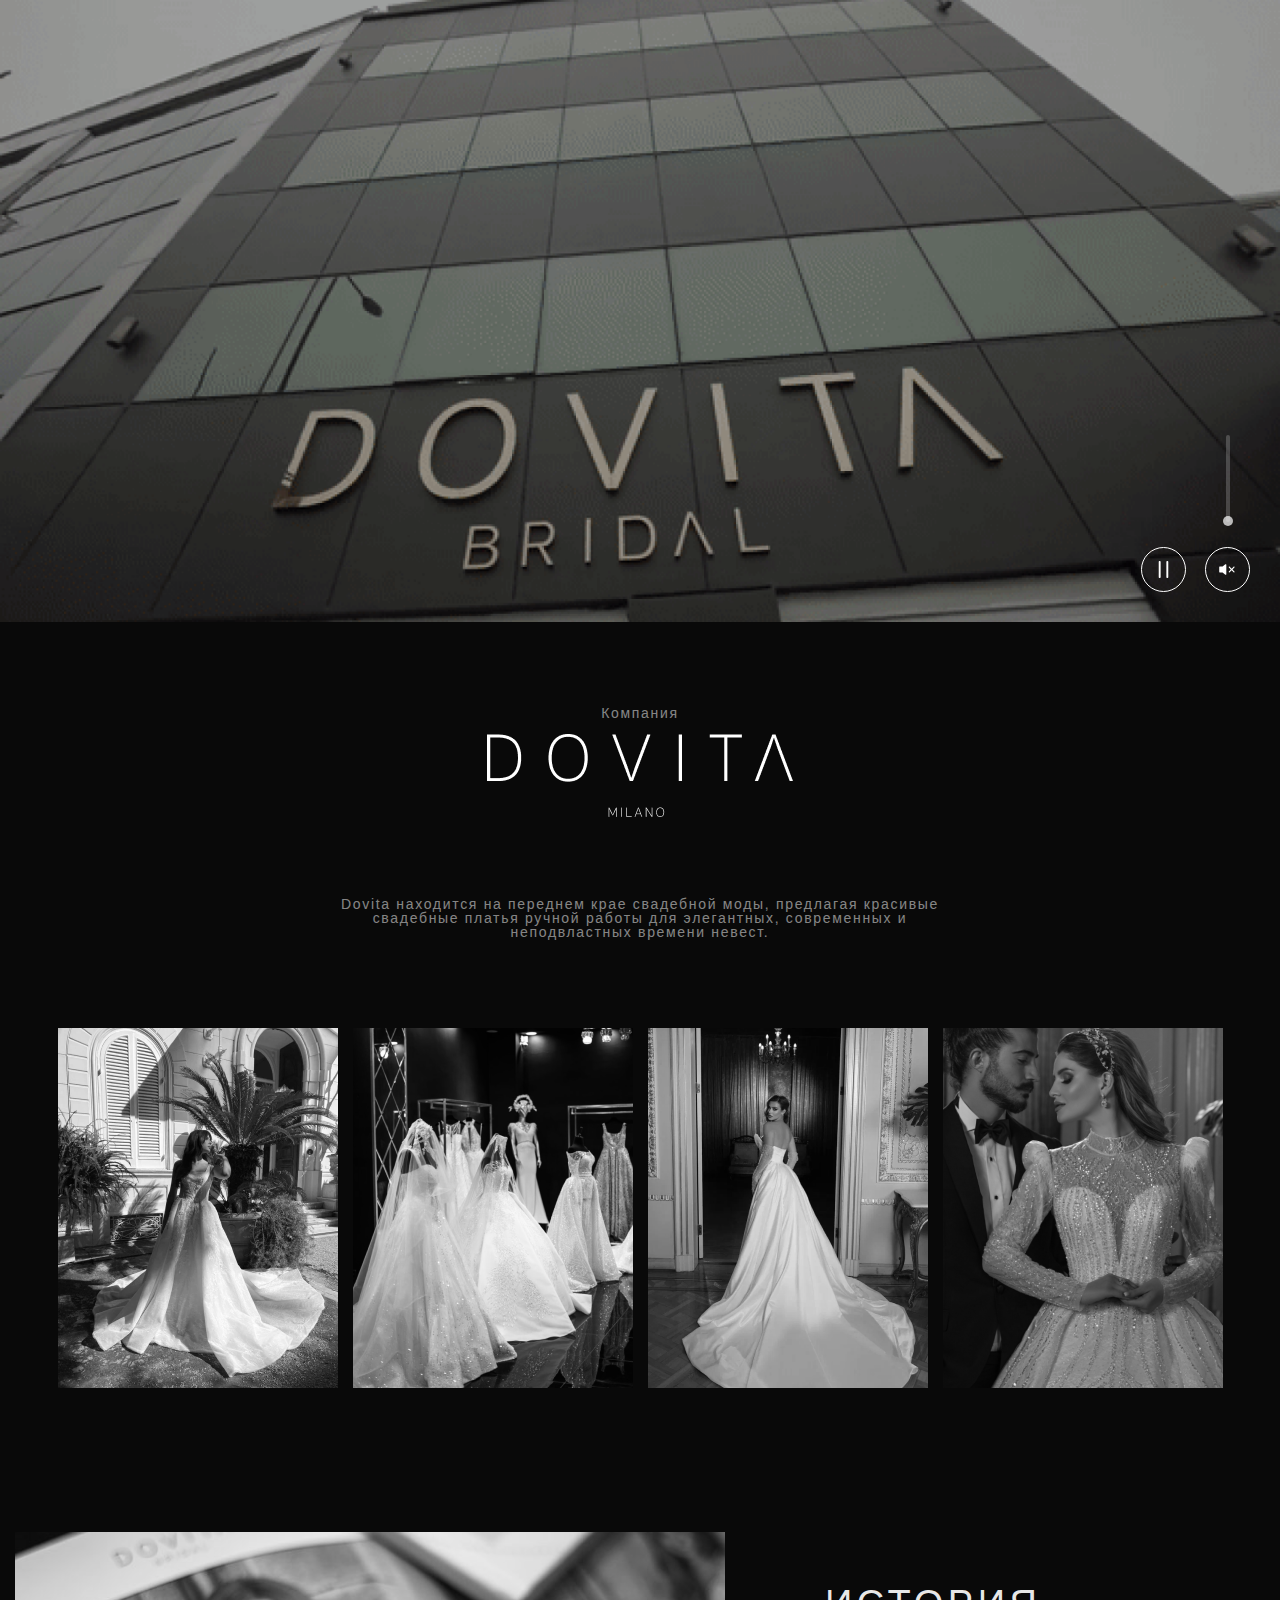
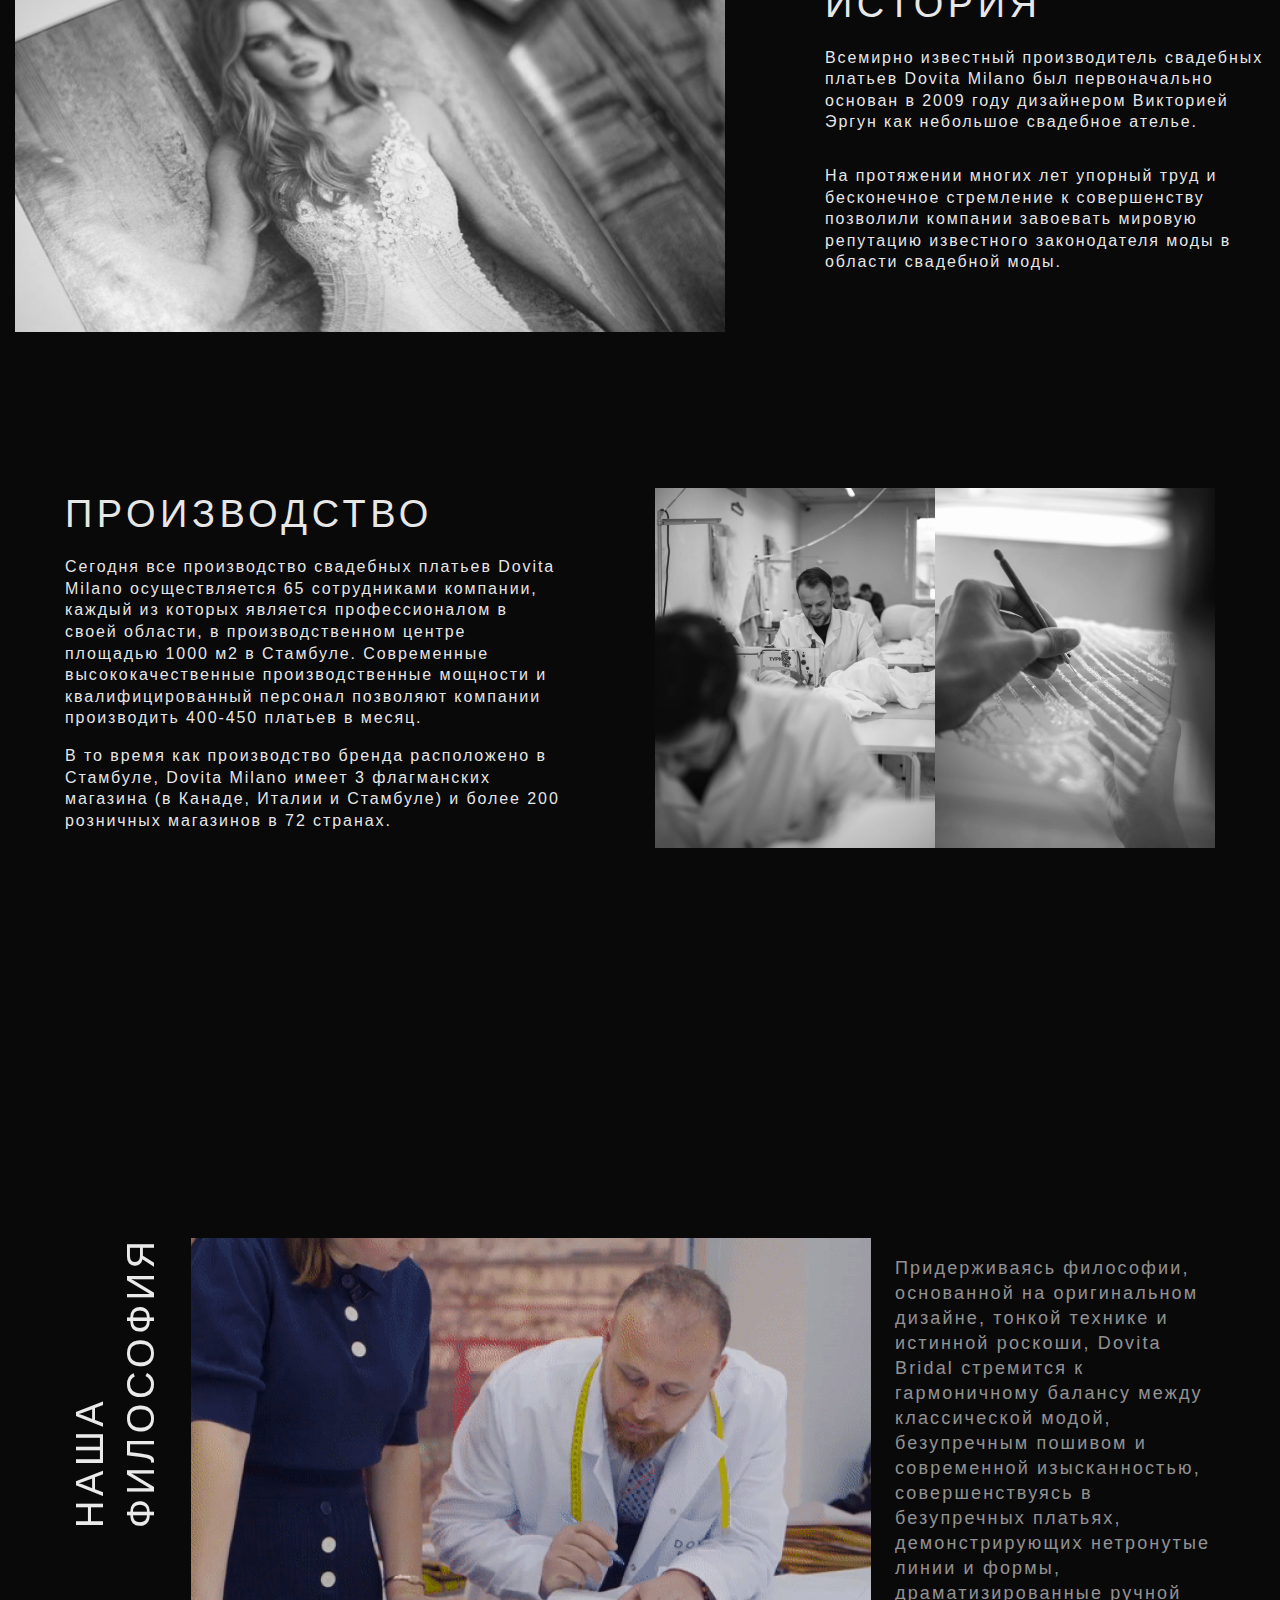
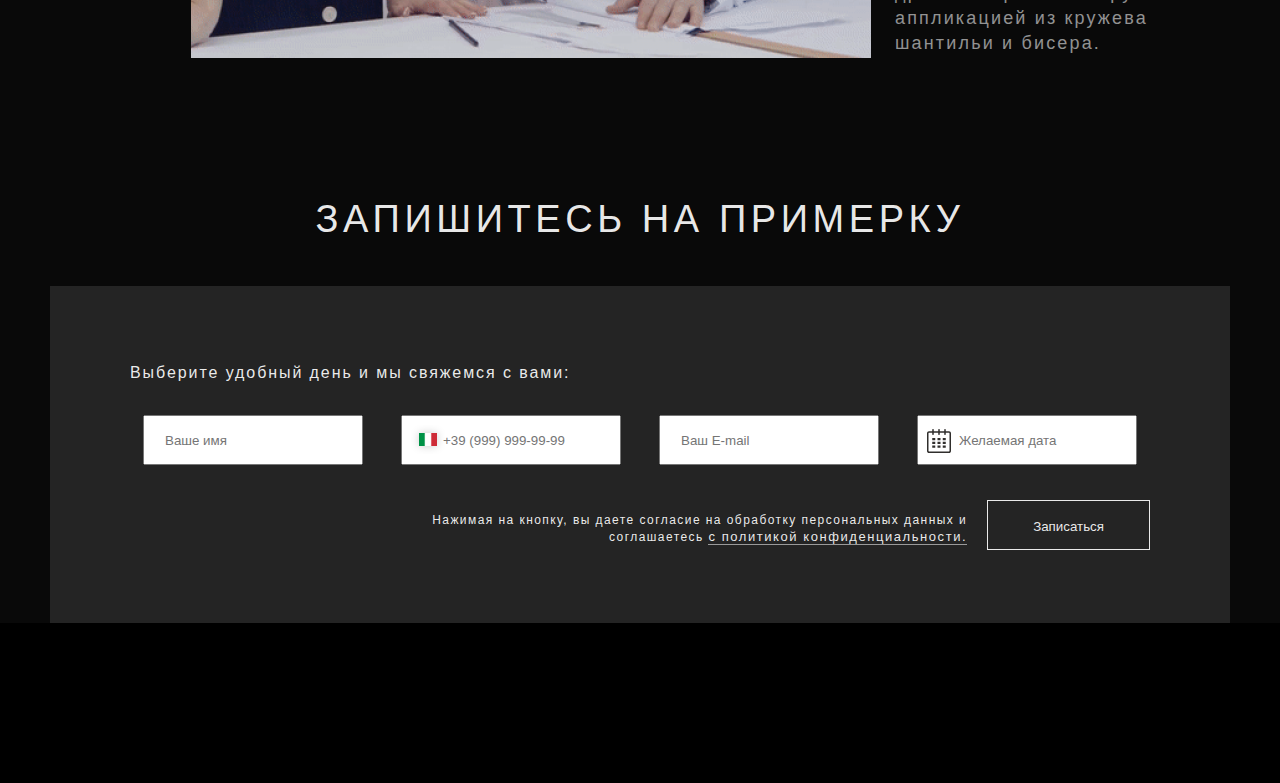
==== commit 28839e53: "Адаптировал форму обратной связи" ====
--- a/aboutBrend.html
+++ b/aboutBrend.html
@@ -22,6 +22,7 @@
     <link rel="preconnect" href="https://fonts.gstatic.com" crossorigin>
     <link href="https://fonts.googleapis.com/css2?family=Montserrat:wght@100&family=Supermercado+One&display=swap"
         rel="stylesheet">
+    <link rel="stylesheet" href="css/adaptation.css">
     <title>Document</title>
 
 </head>
--- a/css/style.css
+++ b/css/style.css
@@ -463,12 +463,12 @@
 }
 
 .button {
-  width: 220px;
+  max-width: 280px;
   height: 50px;
   background-color: none;
-  border: 1px solid #ffffff;
+  padding: 16px 45px;
+  border: 1px solid #ffffffe7;
   text-align: center;
-  padding: 15px;
 }
 
 button {
@@ -480,8 +480,7 @@
 }
 
 .politic {
-  width: 560px;
-  height: 50px;
+  max-width: 560px;
 }
 
 .politic p {
@@ -1802,7 +1801,7 @@
   line-height: normal;
 }
 
-.centralOffice2 > .socIcon {
+.centralOffice2>.socIcon {
   width: 200px;
 }
 
@@ -1849,7 +1848,7 @@
   left: 10px;
 }
 
-.inputFlagR > input {
+.inputFlagR>input {
   padding-left: 40px;
 }
 
@@ -1865,7 +1864,7 @@
   left: 10px;
 }
 
-.inputCalendarR > input {
+.inputCalendarR>input {
   padding-left: 40px;
 }
 
@@ -1879,7 +1878,7 @@
   left: 10px;
 }
 
-.inputEmailR > input {
+.inputEmailR>input {
   text-align: start;
   padding-left: 50px;
 }
@@ -2095,4 +2094,4 @@
   .designerImage {
     max-width: 300px;
   }
-}
+}--- a/css/adaptation.css
+++ b/css/adaptation.css
@@ -0,0 +1,50 @@
+@media screen and (max-width: 1024px) {
+	.signApFlexEnd {
+		justify-content: space-between;
+	}
+
+	.politic p {
+		text-align: left;
+	}
+}
+
+@media screen and (max-width: 624px) {
+	.signUpBlok>p {
+		text-align: center;
+	}
+
+	.signApFlexEnd {
+		flex-direction: column-reverse;
+		align-items: center;
+	}
+
+	.signApFlexEnd>.button {
+		width: 100%;
+		max-width: 220px;
+		margin-bottom: 25px;
+	}
+
+	.politic p {
+		margin-right: 0;
+		text-align: center;
+	}
+}
+
+@media screen and (max-width: 375px) {
+	.signUpBlok {
+		padding: 25px;
+	}
+
+	input {
+		width: 100%;
+	}
+
+	.inputCalendarR,
+	.inputFlagR {
+		width: 100%;
+	}
+
+	.signApFlexEnd>.button {
+		max-width: 100%;
+	}
+}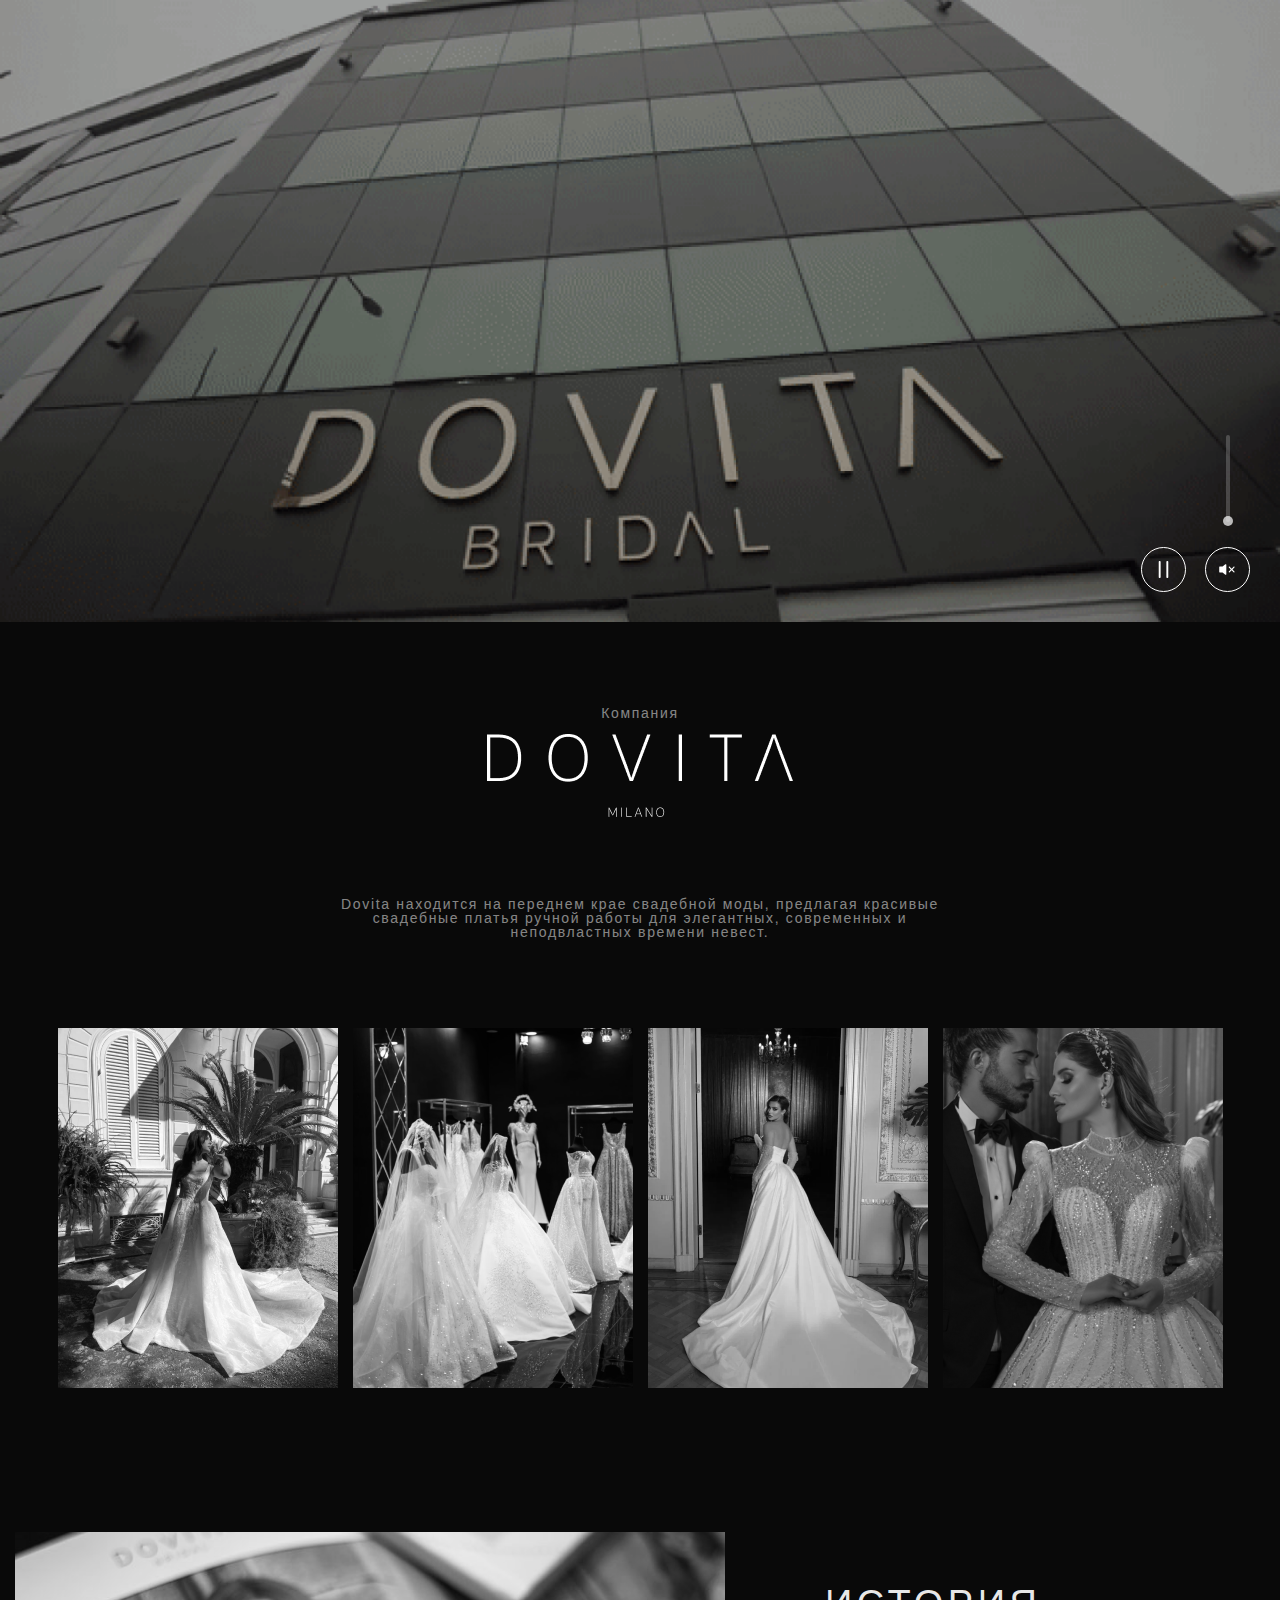
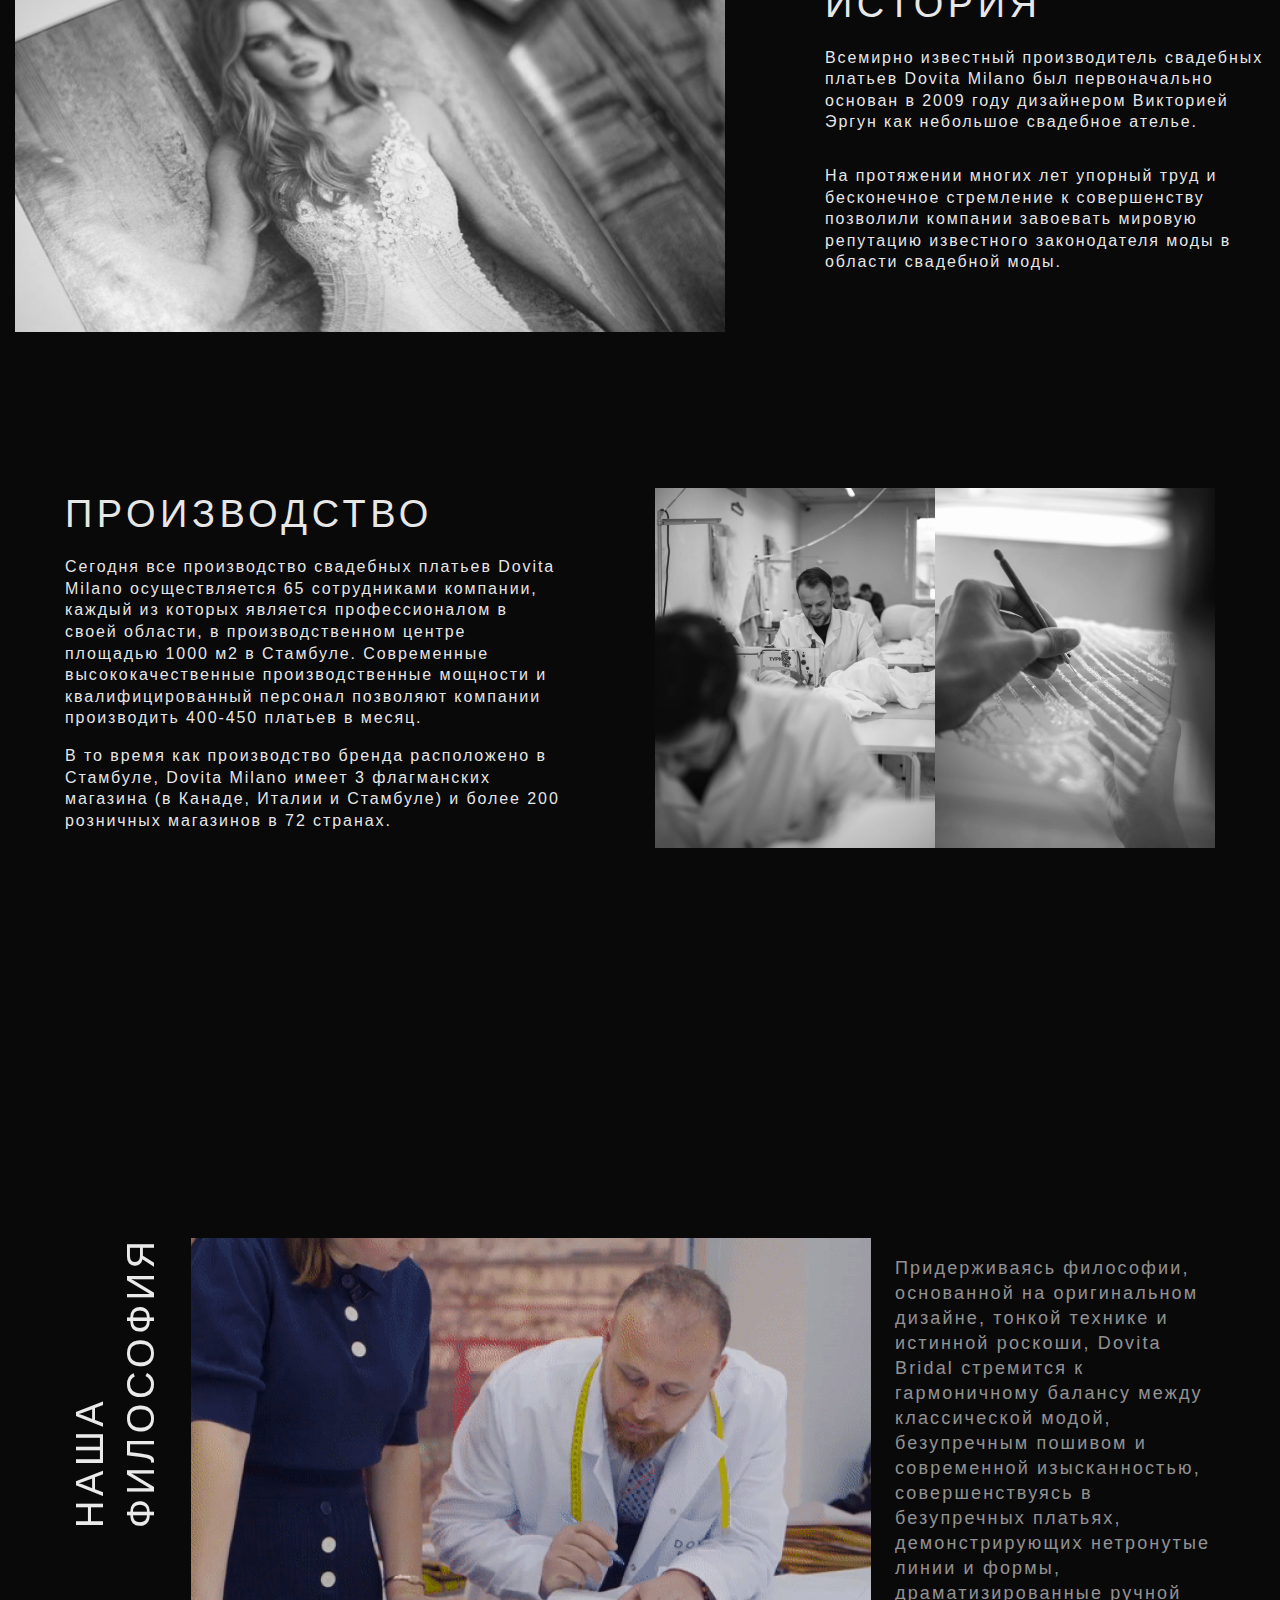
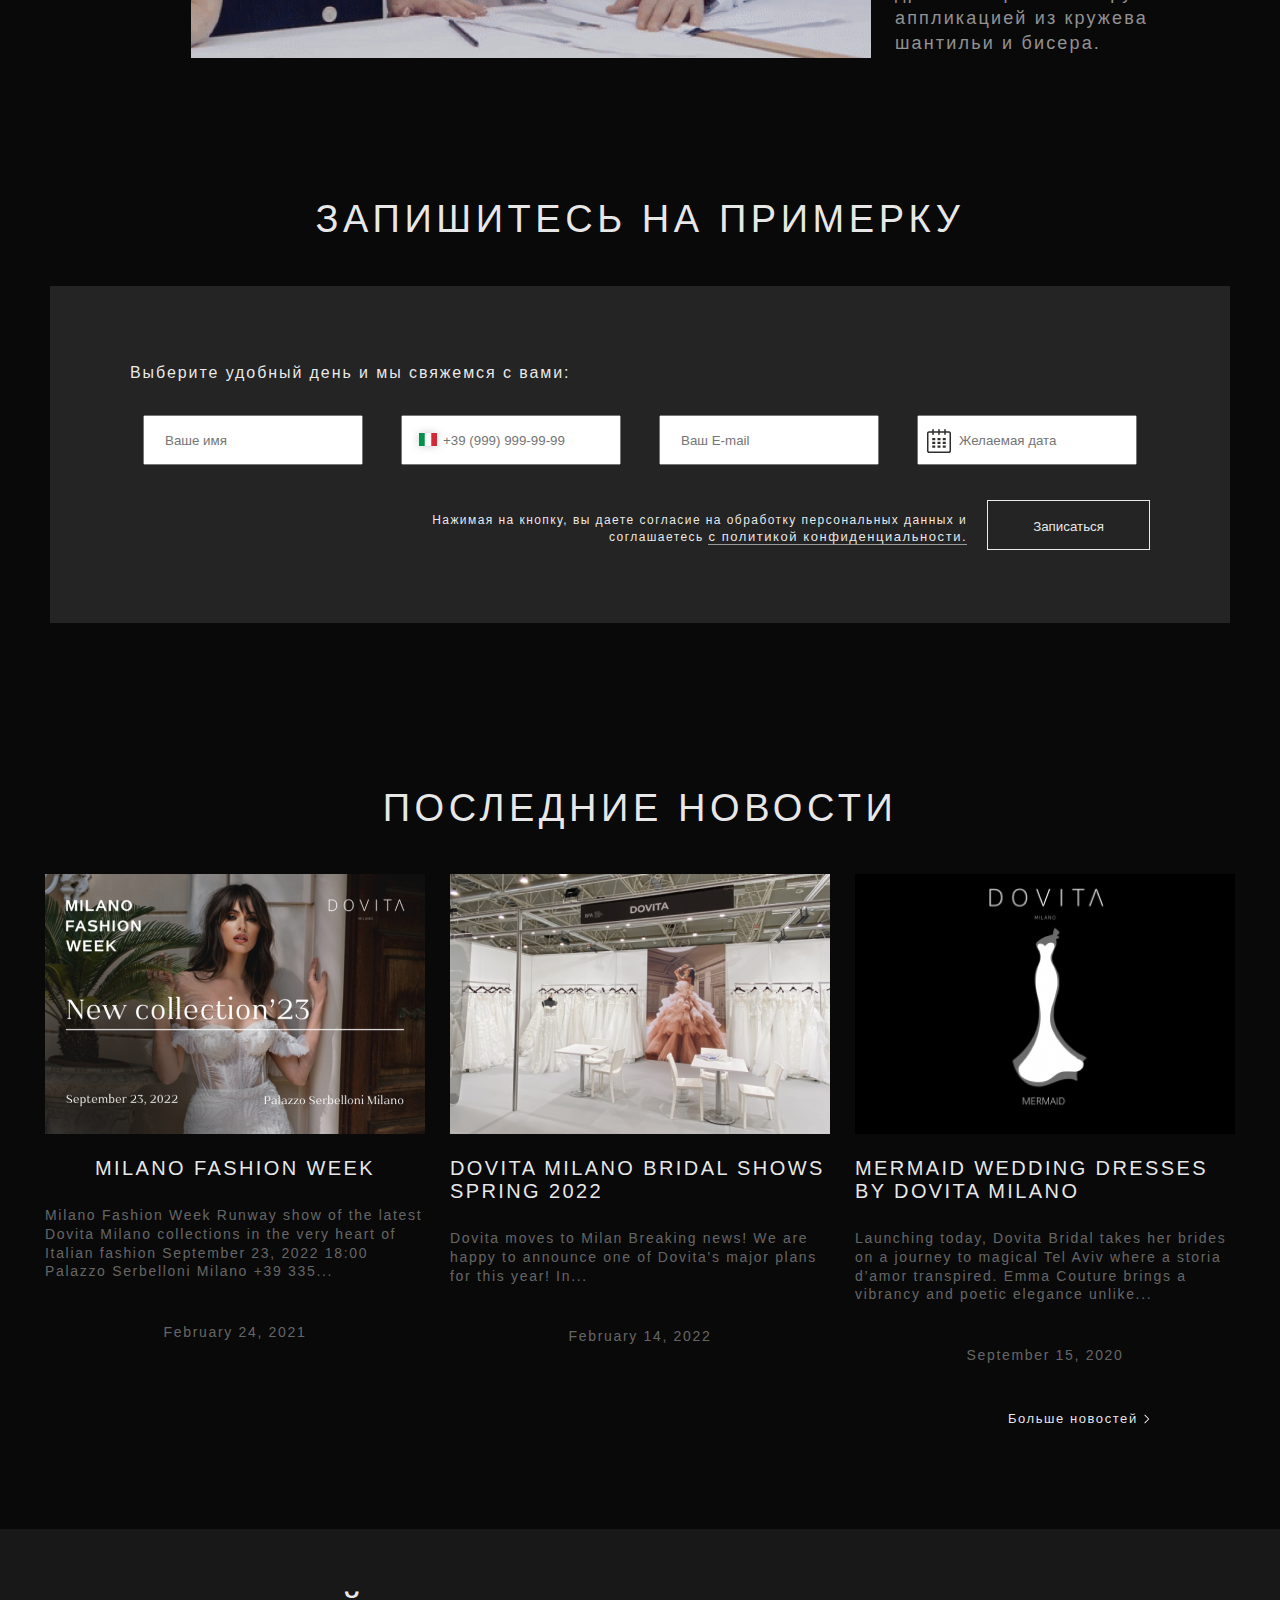
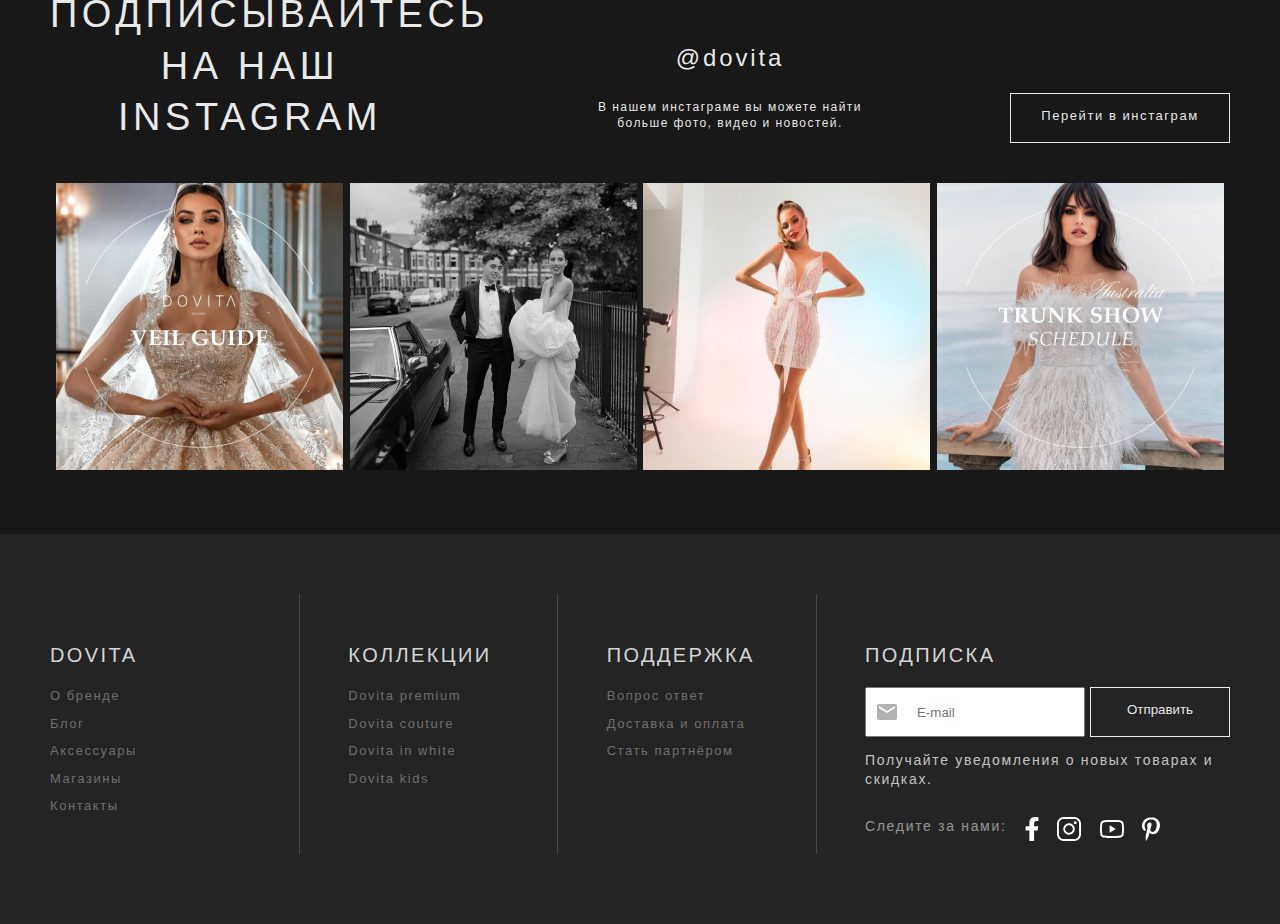
==== commit b1784a31: "Адаптировал aboutBrend" ====
--- a/aboutBrend.html
+++ b/aboutBrend.html
@@ -118,7 +118,7 @@
                     завоевать мировую репутацию известного законодателя моды в области свадебной моды.</p>
             </div>
         </div>
-        
+
         <div class="production">
             <div class="productionText">
                 <h2>производство</h2>
@@ -215,7 +215,7 @@
                 </form>
             </div>
         </div>
-<!-- 
+
         <div class="signUp">
             <h2>последние новости</h2>
         </div>
@@ -289,7 +289,6 @@
                 </div>
             </div>
         </div>
-
         <div class="footer">
             <div class="footerInner">
                 <div class="footerInnerBlok1">
@@ -340,7 +339,7 @@
 
             </div>
 
-        </div> -->
+        </div>
 
     </div>
 </body>
--- a/css/style.css
+++ b/css/style.css
@@ -316,7 +316,7 @@
 }
 
 .allCollections img {
-  margin-top: 36px;
+  margin-top: 35px;
   margin-right: 130px;
 }
 
@@ -538,14 +538,22 @@
 
 .news {
   margin: 0 auto;
-  max-width: 1180px;
+  padding: 0 15px;
+  gap: 20px;
+  max-width: 1220px;
   display: flex;
   flex-wrap: wrap;
   justify-content: space-between;
 }
 
 .newsblok {
-  width: 380px;
+  max-width: 380px;
+}
+
+.newsblok > a {
+    display: flex;
+    flex-direction: column;
+    align-items: center;
 }
 
 .news h2 {
@@ -567,26 +575,25 @@
 
 .dovita {
   width: 100%;
-  height: 550px;
   background-color: #181818;
 }
 
 .dovitaInner {
-  max-width: 1180px;
-  margin: 0 auto;
-  padding-top: 60px;
-  margin-bottom: 77px;
+  max-width: 1210px;
+  margin: 0 auto;
+  padding: 60px 15px;
 }
 
 .dovitaText {
   display: flex;
+  flex-wrap: wrap;
   justify-content: space-between;
   align-items: flex-end;
+  text-align: center;
 }
 
 .dovitaText h2 {
-  width: 400px;
-  font-size: 32px;
+  max-width: 400px;
 }
 
 .dovitaTextP {
@@ -611,18 +618,19 @@
 
 .dovitaimg {
   display: flex;
-  justify-content: space-between;
+  justify-content: space-evenly;
   margin-top: 40px;
+  flex-wrap: wrap;
 }
 
 .footer {
   width: 100%;
-  height: 390px;
   background-color: #242424;
 }
 
 .footerInner {
-  max-width: 1180px;
+  padding: 0 15px;
+  max-width: 1210px;
   margin: 0 auto;
   display: flex;
   justify-content: space-between;
@@ -633,20 +641,21 @@
 
 .footerInnerBlok {
   padding-left: 40px;
-  width: 290px;
-  height: 260px;
+  width: 250px;
+  min-height: 260px;
   padding-top: 50px;
   border-right: 1px solid #ffffff28;
 }
 
 .footerInnerBlok1 {
-  width: 290px;
-  height: 260px;
+  width: 250px;
+  min-height: 260px;
   padding-top: 50px;
   border-right: 1px solid #ffffff28;
 }
 
 .footerInnerBlok4 {
+  width: 405px;
   padding-left: 40px;
   padding-top: 50px;
 }
--- a/css/adaptation.css
+++ b/css/adaptation.css
@@ -1,3 +1,32 @@
+@media screen and (max-width: 1210px) {
+	.news {
+		justify-content: space-evenly;
+	}
+}
+
+@media screen and (max-width: 1184px) {
+	.footerInner {
+		flex-wrap: wrap;
+		justify-content: space-evenly;
+	}
+
+	.footerInnerBlok,
+	.footerInnerBlok1,
+	.footerInnerBlok4 {
+		min-height: 200px;
+		padding: 0;
+		text-align: center;
+		border: none;
+	}
+}
+
+@media screen and (max-width: 1184px) {
+	.socIcon {
+		width: 100%;
+		justify-content: space-evenly;
+	}
+}
+
 @media screen and (max-width: 1024px) {
 	.signApFlexEnd {
 		justify-content: space-between;
@@ -5,6 +34,60 @@
 
 	.politic p {
 		text-align: left;
+	}
+}
+
+@media screen and (max-width: 924px) {
+	.dovitaText {
+		justify-content: space-evenly;
+		gap: 40px;
+	}
+}
+
+@media screen and (max-width: 780px) {
+	.company {
+		margin-top: 40px;
+	}
+	
+	.companyImg {
+		margin-top: 45px;
+	}
+
+	.histori {
+		margin-top: 60px;
+	}
+
+	.philosopyVertical {
+		height: 70px;
+	}
+
+	.signUp {
+		margin-top: 60px;
+	}
+	
+	.signUpBlok {
+		padding: 30px 40px;
+	}
+
+	.signUpForm {
+		margin-bottom: 0;
+	}
+
+	.footerInner {
+		flex-direction: column;
+		align-items: center;
+	}
+
+	.footerInnerBlok4 {
+		max-width: 325px;
+	}
+
+	.footerFlex input {
+		width: 210px;
+	}
+
+	.footerButton {
+		width: 105px;
 	}
 }
 
@@ -30,6 +113,31 @@
 	}
 }
 
+@media screen and (max-width: 425px) {
+	.newsblok img {
+		max-width: 260px;
+	}
+
+	.newsblok h2 {
+		margin-bottom: 10px;
+		font-size: 15px;
+		text-align: center;
+	}
+
+	.newsblok p {
+		font-size: 12px;
+		text-align: center;
+	}
+
+	.footerFlex input {
+		width: 175px;
+	}
+
+	.socIcon {
+		width: 100%;
+	}
+}
+
 @media screen and (max-width: 375px) {
 	.signUpBlok {
 		padding: 25px;
@@ -47,4 +155,8 @@
 	.signApFlexEnd>.button {
 		max-width: 100%;
 	}
+
+	.footerInnerBlok4 {
+		max-width: 275px;
+	}
 }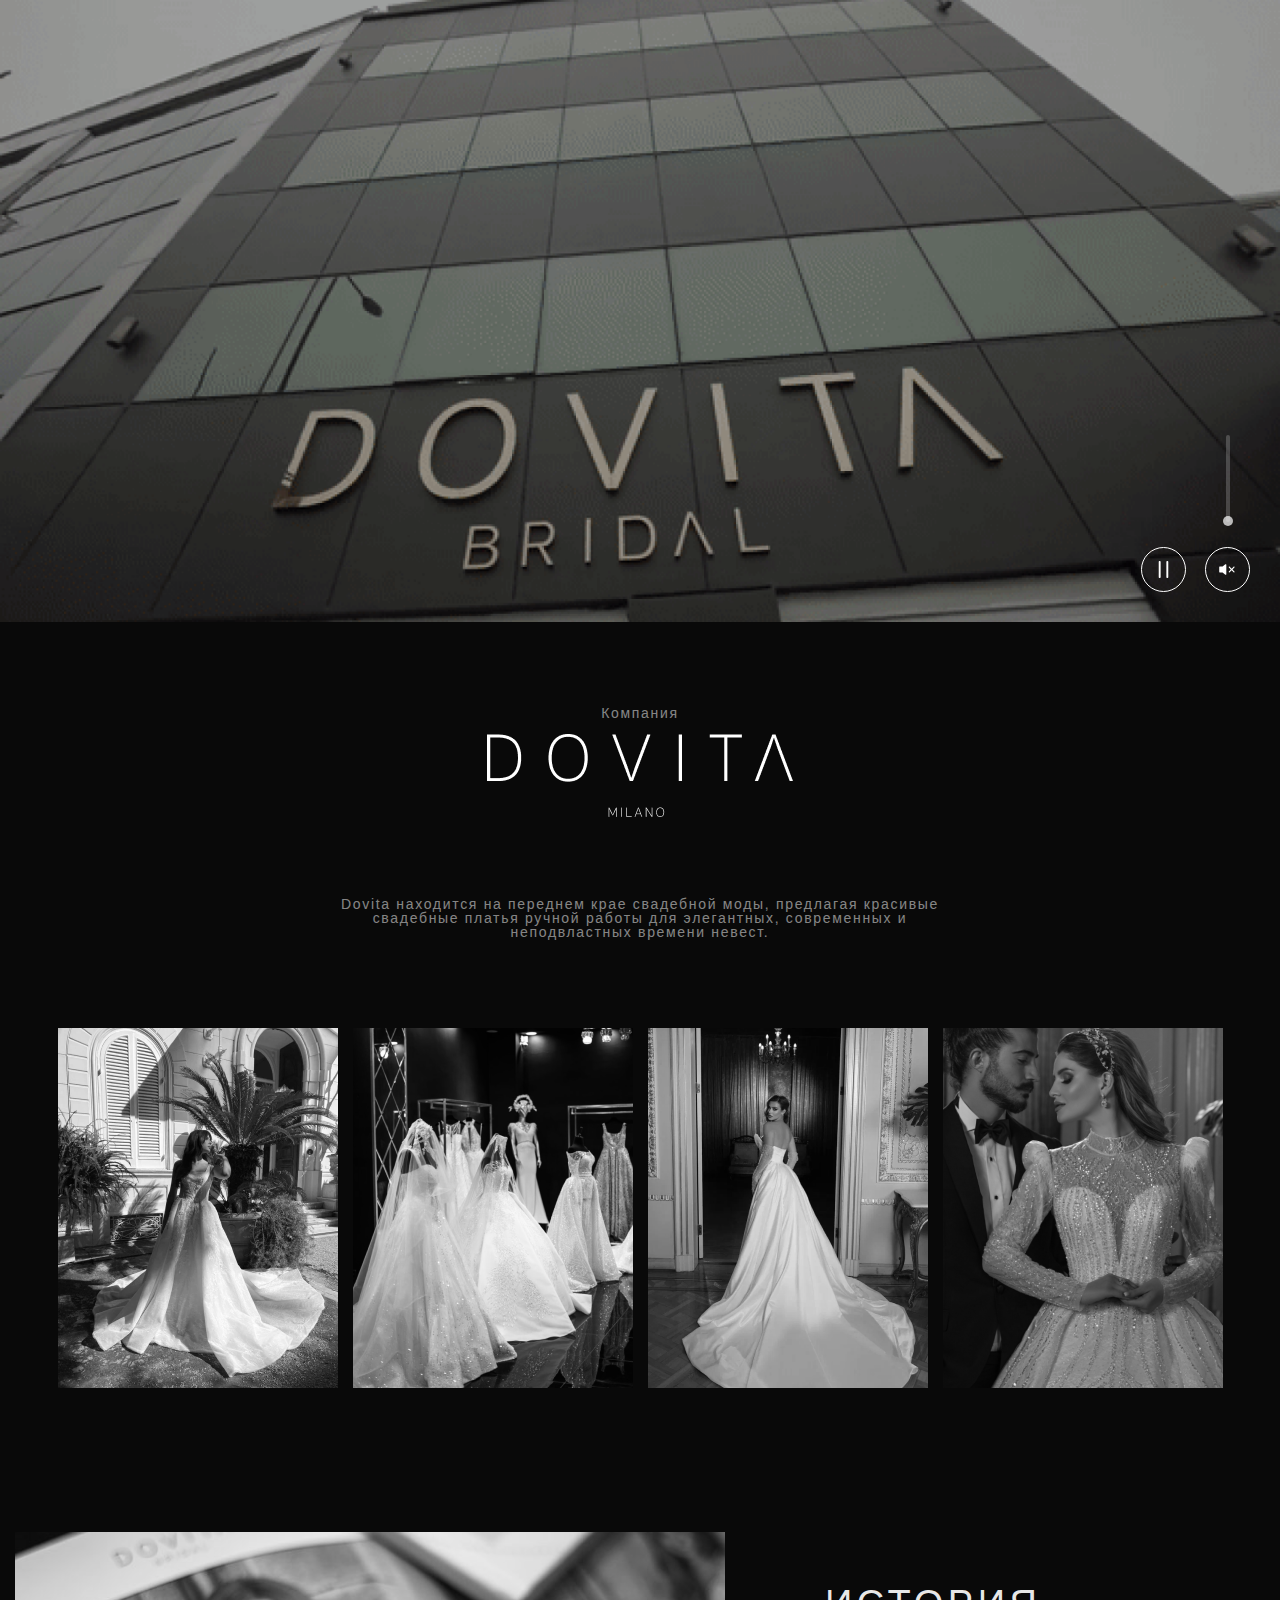
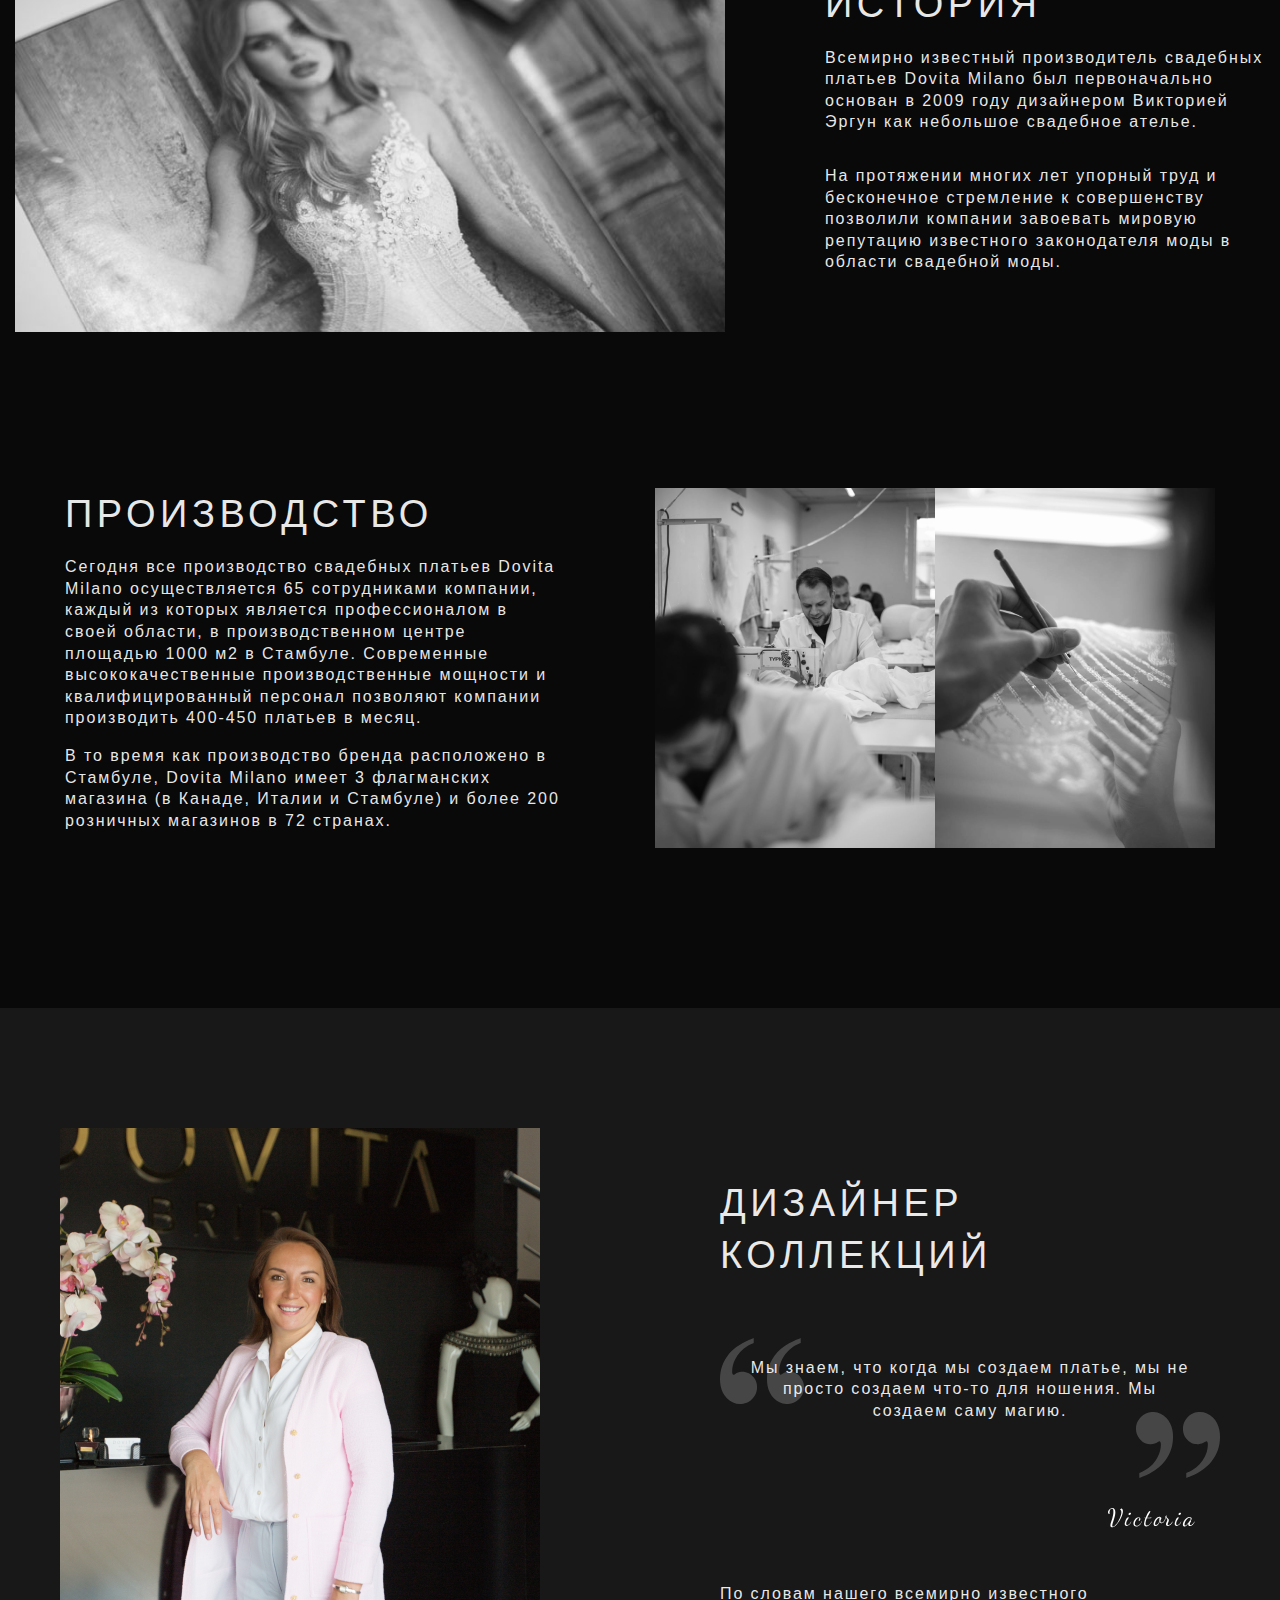
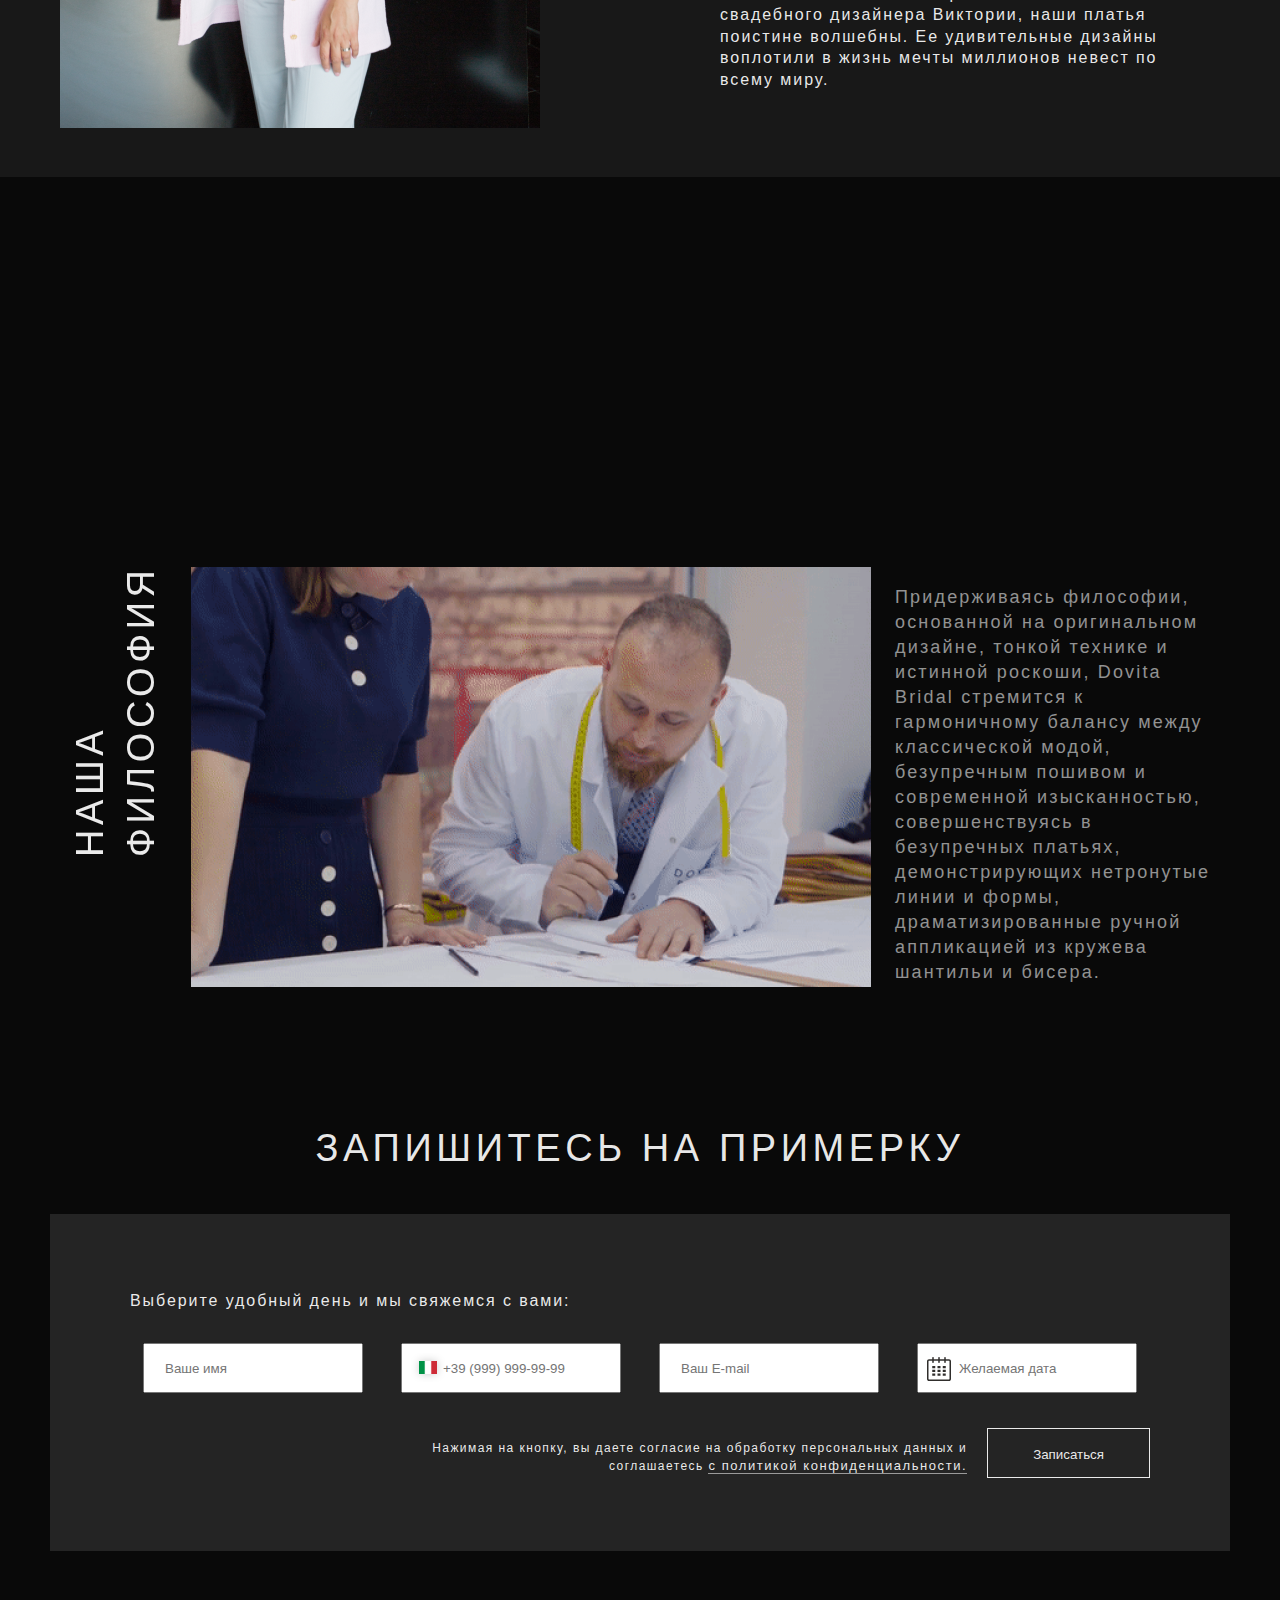
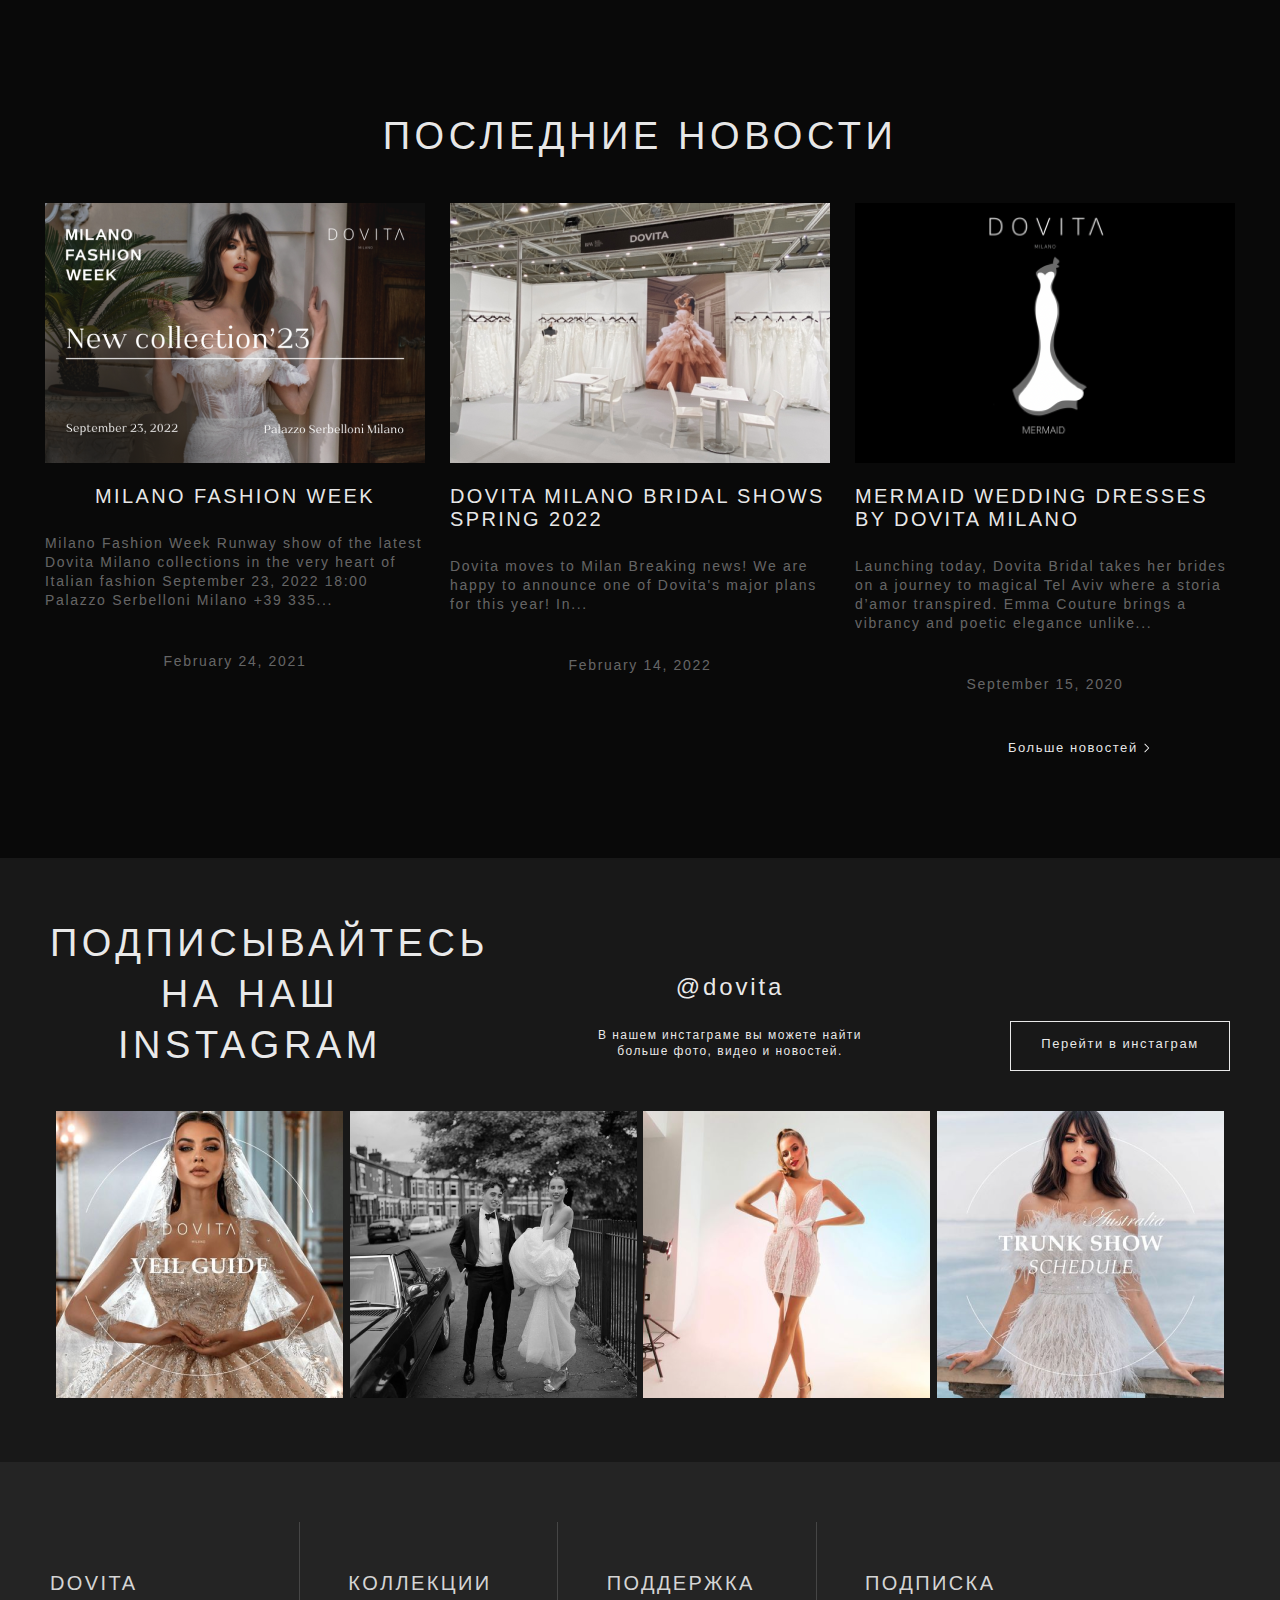
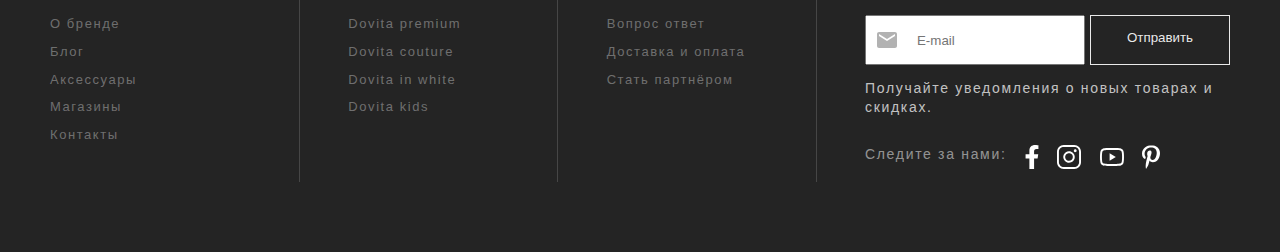
==== commit 383a6a75: "Добавил блок designer" ====
--- a/aboutBrend.html
+++ b/aboutBrend.html
@@ -137,7 +137,7 @@
         </div>
 
 
-        <!--! <div class="designer">
+        <!-- <div class="designer">
             <div class="disigner1">
                 <div class="designerImage">
                     <img width="100%" src="images/disainer.png" alt="img">
@@ -159,11 +159,43 @@
                     <img src="images/Victoria.svg" alt="img">
                 </div>
                 <div class="designerInner1">
-                    <p> По словам нашего всемирно известного свадебного дизайнера Виктории, наши платья поистине
-                        волшебны. Ее удивительные дизайны воплотили в жизнь мечты миллионов невест по всему миру.</p>
+
                 </div>
             </div>
         </div> -->
+
+        <div class="designer">
+            <div class="designer-wrap">
+                <div class="designerImage">
+                    <img width="100%" src="images/disainer.png" alt="img" />
+                </div>
+                <div class="designer-inner">
+                    <div class="designerHeader">
+                        <h2>Дизайнер коллекций</h2>
+                    </div>
+                    <div class="designerInner">
+                        <div class="designerArrowLeft">
+                            <img src="images/image 8 (Traced).svg" alt="img" />
+                        </div>
+                        <p>
+                            Мы знаем, что когда мы создаем платье, мы не просто создаем
+                            что-то для ношения. Мы создаем саму магию.
+                        </p>
+                        <div class="designerArrowRight">
+                            <img src="images/image 8 (Traced).svg" alt="img" />
+                        </div>
+                    </div>
+                    <div class="victoria--margin">
+                        <img src="images/Victoria.svg" alt="img" />
+                    </div>
+                    <div class="designerInner designerInner--align">
+                        <p> По словам нашего всемирно известного свадебного дизайнера Виктории, наши платья поистине
+                            волшебны. Ее удивительные дизайны воплотили в жизнь мечты миллионов невест по всему миру.
+                        </p>
+                    </div>
+                </div>
+            </div>
+        </div>
 
 
         <div class="philosopy">
--- a/css/style.css
+++ b/css/style.css
@@ -323,7 +323,6 @@
 .designer {
   position: relative;
   width: 100%;
-  height: 540px;
   background-color: #181818;
 }
 
@@ -375,7 +374,6 @@
 .designerInner {
   position: relative;
   max-width: 450px;
-  height: 72px;
   margin-bottom: 70px;
 }
 
@@ -383,9 +381,18 @@
   text-align: center;
 }
 
-.victoria {
+.designerInner--align {
+  position: relative;
+  left: -25px;
+}
+
+.designerInner--align p{
+  text-align: left;
+}
+
+.victoria--margin {
   align-self: flex-end;
-  margin-bottom: 130px;
+  margin-bottom: 35px;
 }
 
 .designerBottom {
@@ -550,10 +557,10 @@
   max-width: 380px;
 }
 
-.newsblok > a {
-    display: flex;
-    flex-direction: column;
-    align-items: center;
+.newsblok>a {
+  display: flex;
+  flex-direction: column;
+  align-items: center;
 }
 
 .news h2 {
--- a/css/adaptation.css
+++ b/css/adaptation.css
@@ -35,6 +35,14 @@
 	.politic p {
 		text-align: left;
 	}
+
+	.designerInner--align {
+		position: static;
+	}
+
+	.designerInner--align p {
+		text-align: center;
+	}
 }
 
 @media screen and (max-width: 924px) {
@@ -48,7 +56,7 @@
 	.company {
 		margin-top: 40px;
 	}
-	
+
 	.companyImg {
 		margin-top: 45px;
 	}
@@ -64,13 +72,17 @@
 	.signUp {
 		margin-top: 60px;
 	}
-	
+
 	.signUpBlok {
 		padding: 30px 40px;
 	}
 
 	.signUpForm {
 		margin-bottom: 0;
+	}
+
+	.allCollections {
+		height: 100px;
 	}
 
 	.footerInner {
